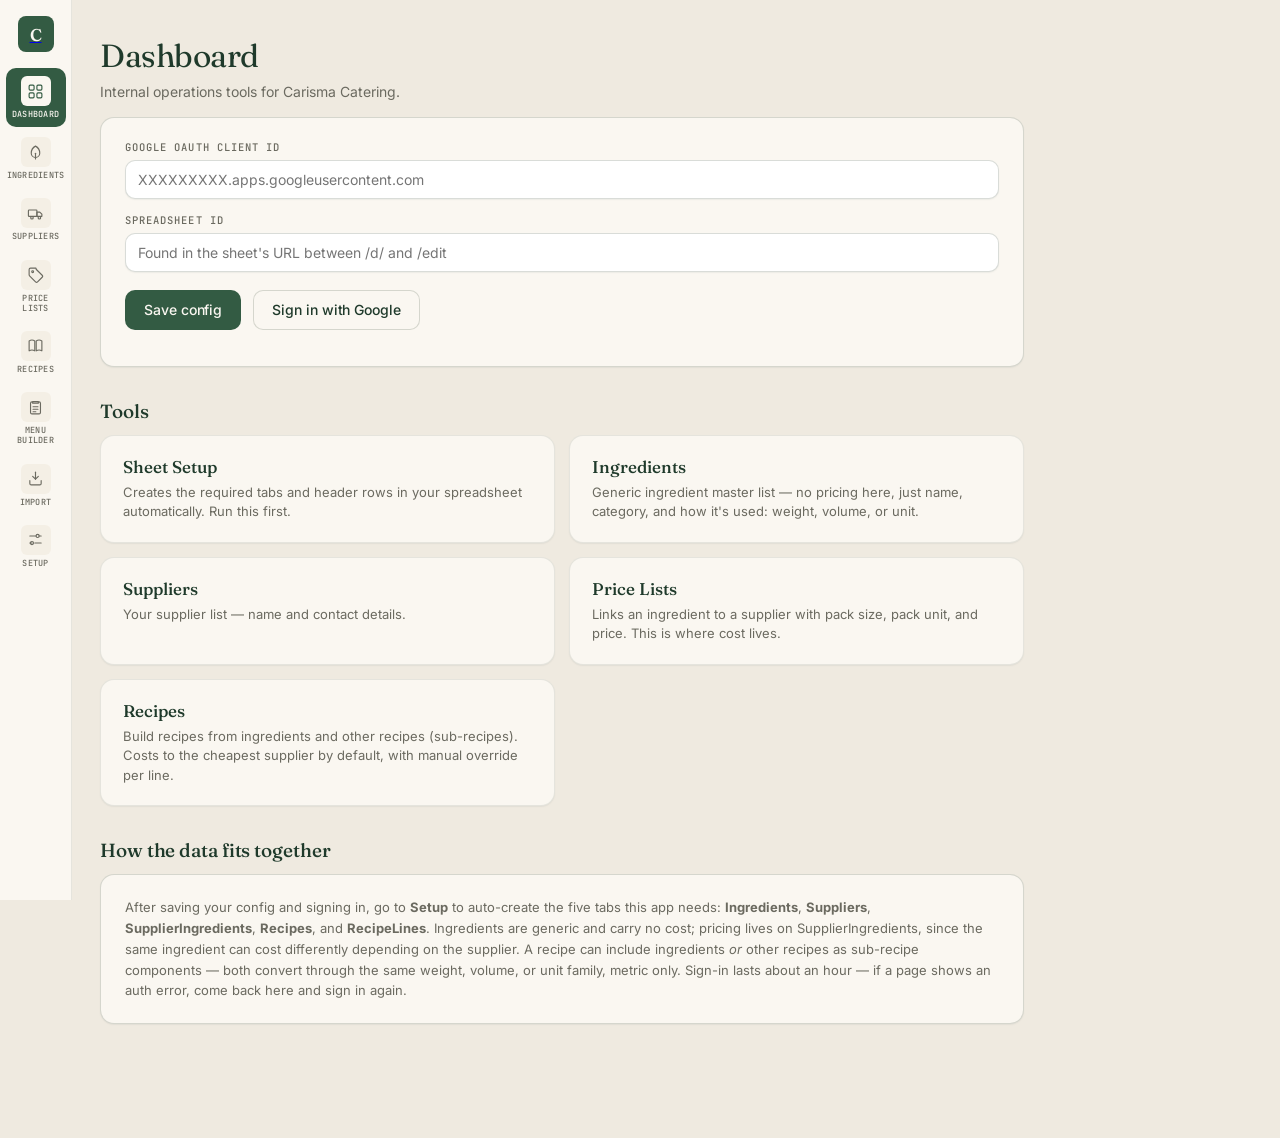
==== index.html @ 5d221c21 "Widen the three detail cards to 70vw on desktop; fix stale CSS from the recipe-modal extraction Reci" ====
<!DOCTYPE html>
<html lang="en">
<head>
<meta charset="UTF-8">
<meta name="viewport" content="width=device-width, initial-scale=1">
<title>Carisma Ops — Dashboard</title>
<script src="https://accounts.google.com/gsi/client" async defer></script>
<link rel="preconnect" href="https://fonts.googleapis.com">
<link rel="preconnect" href="https://fonts.gstatic.com" crossorigin>
<link href="https://fonts.googleapis.com/css2?family=Fraunces:opsz,wght@9..144,300;9..144,400;9..144,500;9..144,600;9..144,700&family=Inter:wght@400;500;600;700&family=JetBrains+Mono:wght@400;500&display=swap" rel="stylesheet">
<link rel="stylesheet" href="css/style.css?v=9">
</head>
<body>

<header class="app-header">
  <a class="brand" href="index.html" aria-label="Carisma Ops — Dashboard" title="Carisma Ops"></a>
  <nav class="app-nav">
    <a href="index.html" class="active" title="Dashboard"><span class="rail-icon"><svg viewBox="0 0 24 24" fill="none" stroke="currentColor" stroke-width="1.6" stroke-linecap="round" stroke-linejoin="round"><rect x="3" y="3" width="7" height="7" rx="1.5"/><rect x="14" y="3" width="7" height="7" rx="1.5"/><rect x="3" y="14" width="7" height="7" rx="1.5"/><rect x="14" y="14" width="7" height="7" rx="1.5"/></svg></span><span class="rail-label">Dashboard</span></a>
    <a href="ingredients.html" title="Ingredients"><span class="rail-icon"><svg viewBox="0 0 24 24" fill="none" stroke="currentColor" stroke-width="1.6" stroke-linecap="round" stroke-linejoin="round"><path d="M12 3c4 2 6 6 6 10a6 6 0 0 1-12 0c0-4 2-8 6-10z"/><path d="M12 13v8"/></svg></span><span class="rail-label">Ingredients</span></a>
    <a href="suppliers.html" title="Suppliers"><span class="rail-icon"><svg viewBox="0 0 24 24" fill="none" stroke="currentColor" stroke-width="1.6" stroke-linecap="round" stroke-linejoin="round"><rect x="2" y="7" width="12" height="9" rx="1"/><path d="M14 10h4l3 3v3h-7z"/><circle cx="7" cy="18" r="1.8"/><circle cx="17.5" cy="18" r="1.8"/></svg></span><span class="rail-label">Suppliers</span></a>
    <a href="supplier-ingredients.html" title="Price Lists"><span class="rail-icon"><svg viewBox="0 0 24 24" fill="none" stroke="currentColor" stroke-width="1.6" stroke-linecap="round" stroke-linejoin="round"><path d="M12.5 3H5a2 2 0 0 0-2 2v7.5a2 2 0 0 0 .59 1.41l8.5 8.5a2 2 0 0 0 2.82 0l6.5-6.5a2 2 0 0 0 0-2.82l-8.5-8.5A2 2 0 0 0 12.5 3z"/><circle cx="8" cy="8" r="1.3"/></svg></span><span class="rail-label">Price Lists</span></a>
    <a href="recipes.html" title="Recipes"><span class="rail-icon"><svg viewBox="0 0 24 24" fill="none" stroke="currentColor" stroke-width="1.6" stroke-linecap="round" stroke-linejoin="round"><path d="M3 5.5c2.5-1.5 5.5-1.5 8 0v14c-2.5-1.5-5.5-1.5-8 0z"/><path d="M21 5.5c-2.5-1.5-5.5-1.5-8 0v14c2.5-1.5 5.5-1.5 8 0z"/></svg></span><span class="rail-label">Recipes</span></a>
    <a href="menu.html" title="Menu Builder"><span class="rail-icon"><svg viewBox="0 0 24 24" fill="none" stroke="currentColor" stroke-width="1.6" stroke-linecap="round" stroke-linejoin="round"><rect x="5" y="4" width="14" height="17" rx="2"/><path d="M9 3.5h6a1 1 0 0 1 1 1V6H8V4.5a1 1 0 0 1 1-1z"/><path d="M8.5 11h7M8.5 14.5h7M8.5 18h4"/></svg></span><span class="rail-label">Menu Builder</span></a>
    <a href="import.html" title="Import"><span class="rail-icon"><svg viewBox="0 0 24 24" fill="none" stroke="currentColor" stroke-width="1.6" stroke-linecap="round" stroke-linejoin="round"><path d="M12 3v10"/><path d="M8 9l4 4 4-4"/><path d="M4 15v4a2 2 0 0 0 2 2h12a2 2 0 0 0 2-2v-4"/></svg></span><span class="rail-label">Import</span></a>
    <a href="setup.html" title="Setup"><span class="rail-icon"><svg viewBox="0 0 24 24" fill="none" stroke="currentColor" stroke-width="1.6" stroke-linecap="round" stroke-linejoin="round"><path d="M4 7h9M17 7h3M4 17h3M11 17h9"/><circle cx="15" cy="7" r="2.2"/><circle cx="7" cy="17" r="2.2"/></svg></span><span class="rail-label">Setup</span></a>
  </nav>
</header>

<main>
  <h1>Dashboard</h1>
  <p class="sub">Internal operations tools for Carisma Catering.</p>

  <div class="card">
    <div id="authArea">
      <label style="margin-top:0;">Google OAuth Client ID</label>
      <input id="clientId" placeholder="XXXXXXXXX.apps.googleusercontent.com">
      <label>Spreadsheet ID</label>
      <input id="spreadsheetId" placeholder="Found in the sheet's URL between /d/ and /edit">
      <button id="saveConfigBtn" type="button">Save config</button>
      <button id="signInBtn" type="button" class="secondary">Sign in with Google</button>
    </div>
    <div id="status" class="status-line"></div>
  </div>

  <h2>Tools</h2>
  <div class="card-grid">
    <a class="nav-card" href="setup.html">
      <div class="title">Sheet Setup</div>
      <div class="desc">Creates the required tabs and header rows in your spreadsheet automatically. Run this first.</div>
    </a>
    <a class="nav-card" href="ingredients.html">
      <div class="title">Ingredients</div>
      <div class="desc">Generic ingredient master list — no pricing here, just name, category, and how it's used: weight, volume, or unit.</div>
    </a>
    <a class="nav-card" href="suppliers.html">
      <div class="title">Suppliers</div>
      <div class="desc">Your supplier list — name and contact details.</div>
    </a>
    <a class="nav-card" href="supplier-ingredients.html">
      <div class="title">Price Lists</div>
      <div class="desc">Links an ingredient to a supplier with pack size, pack unit, and price. This is where cost lives.</div>
    </a>
    <a class="nav-card" href="recipes.html">
      <div class="title">Recipes</div>
      <div class="desc">Build recipes from ingredients and other recipes (sub-recipes). Costs to the cheapest supplier by default, with manual override per line.</div>
    </a>
  </div>

  <h2>How the data fits together</h2>
  <div class="card">
    <p style="margin:0; font-size:13px; color:var(--muted); line-height:1.6;">
      After saving your config and signing in, go to <strong>Setup</strong> to auto-create the five
      tabs this app needs: <strong>Ingredients</strong>, <strong>Suppliers</strong>,
      <strong>SupplierIngredients</strong>, <strong>Recipes</strong>, and <strong>RecipeLines</strong>.
      Ingredients are generic and carry no cost; pricing lives on SupplierIngredients, since the same
      ingredient can cost differently depending on the supplier. A recipe can include ingredients
      <em>or</em> other recipes as sub-recipe components — both convert through the same weight,
      volume, or unit family, metric only. Sign-in lasts about an hour — if a page shows an auth
      error, come back here and sign in again.
    </p>
  </div>
</main>

<script src="js/config.js?v=2"></script>
<script>
  const status = document.getElementById('status');
  const signInBtn = document.getElementById('signInBtn');
  let tokenClient = null;

  function setStatus(msg, kind) {
    status.textContent = msg;
    status.className = 'status-line' + (kind ? ' ' + kind : '');
  }

  function refreshSignedInUI() {
    const token = tryResumeSession();
    if (token) {
      setStatus('Signed in — session active.', 'ok');
    }
  }

  window.addEventListener('load', () => {
    const cfg = getStoredConfig();
    document.getElementById('clientId').value = cfg.clientId;
    document.getElementById('spreadsheetId').value = cfg.spreadsheetId;
    refreshSignedInUI();
  });

  document.getElementById('saveConfigBtn').addEventListener('click', () => {
    const clientId = document.getElementById('clientId').value.trim();
    const spreadsheetId = document.getElementById('spreadsheetId').value.trim();
    if (!clientId || !spreadsheetId) { setStatus('Enter both fields before saving.', 'error'); return; }
    saveStoredConfig(clientId, spreadsheetId);
    setStatus('Config saved for this browser.', 'ok');
  });

  signInBtn.addEventListener('click', () => {
    const clientId = document.getElementById('clientId').value.trim();
    if (!clientId) { setStatus('Paste your OAuth Client ID first.', 'error'); return; }
    tokenClient = initGoogleAuth({
      clientId,
      onToken: () => setStatus('Signed in — session active.', 'ok'),
      onError: (err) => setStatus('Sign-in error: ' + err, 'error')
    });
    tokenClient.requestAccessToken();
  });
</script>
</body>
</html>
---- css/style.css ----
:root {
  /* surfaces */
  --bg:      #EFEAE0;
  --bg2:     #E8E2D5;
  --paper:   #FAF7F1;
  --paper2:  #F4EFE5;

  /* sage */
  --green900: #1F3A2B;
  --green800: #284A36;
  --green700: #335B43;
  --green600: #4A7A57;
  --green500: #6E9C7A;
  --green300: #B7CCB9;
  --green100: #DCE7DA;
  --green50:  #E9F0E5;

  /* text */
  --textDark:   #1F3A2B;
  --textMid:    #335B43;
  --textMuted:  #6B6A60;
  --textMuted2: #8E8C7F;

  /* borders */
  --line:       rgba(46,60,43,0.10);
  --lineStrong: rgba(46,60,43,0.18);

  /* accents */
  --rust:   #B5532A;
  --butter: #D9B36C;

  /* status */
  --amber:        #B5532A;
  --amberBg:      rgba(181,83,42,0.08);
  --amberBorder:  rgba(181,83,42,0.25);
  --red:          #B91C1C;
  --redBg:        #FEE2E2;
  --redBorder:    #FECACA;
  --successText:   #335B43;
  --successBg:     #E9F0E5;
  --successBorder: #DCE7DA;

  /* type */
  --serif: 'Fraunces', 'Iowan Old Style', Georgia, serif;
  --mono:  'JetBrains Mono', ui-monospace, 'SF Mono', Menlo, monospace;
  --sans:  'Inter', system-ui, -apple-system, 'Segoe UI', sans-serif;

  /* radii */
  --rSm: 6px;
  --rMd: 10px;
  --rLg: 14px;
  --rXl: 20px;

  /* shadows */
  --shadowSm: 0 1px 2px rgba(31,58,43,0.04), 0 1px 0 rgba(31,58,43,0.02);
  --shadowMd: 0 4px 14px rgba(31,58,43,0.06), 0 1px 2px rgba(31,58,43,0.04);
  --shadowLg: 0 24px 60px -20px rgba(31,58,43,0.30), 0 8px 20px -12px rgba(31,58,43,0.18);

  /* legacy aliases — referenced inline in a few HTML/JS-rendered templates */
  --muted:  var(--textMuted);
  --accent: var(--rust);
  --good:   var(--green700);
  --warn:   var(--rust);
  --radius: var(--rLg);
}

* { box-sizing: border-box; }

body {
  font-family: var(--sans);
  background: var(--bg);
  color: var(--textDark);
  margin: 0;
  padding: 0 0 60px 0;
  -webkit-font-smoothing: antialiased;
}

header.app-header {
  position: fixed;
  top: 0; left: 0; bottom: 0;
  width: 72px;
  background: var(--paper);
  border-right: 1px solid var(--line);
  display: flex;
  flex-direction: column;
  align-items: center;
  gap: 4px;
  padding: 16px 0 20px;
  overflow-y: auto;
  z-index: 10;
}

header.app-header .brand {
  display: block;
  width: 36px;
  height: 36px;
  margin-bottom: 12px;
  flex-shrink: 0;
}
header.app-header .brand::before {
  content: "C";
  display: grid;
  place-items: center;
  width: 36px;
  height: 36px;
  border-radius: 8px;
  background: var(--green700);
  color: var(--paper);
  font-family: var(--serif);
  font-size: 17px;
  font-weight: 600;
}

nav.app-nav {
  display: flex;
  flex-direction: column;
  align-items: center;
  gap: 2px;
  width: 100%;
}
nav.app-nav a {
  display: flex;
  flex-direction: column;
  align-items: center;
  gap: 3px;
  width: 60px;
  padding: 8px 2px;
  border-radius: var(--rMd);
  text-decoration: none;
  color: var(--textMuted);
  transition: background 0.12s ease, color 0.12s ease;
}
nav.app-nav a:hover { background: var(--paper2); color: var(--textDark); }
nav.app-nav a.active { background: var(--green700); color: var(--paper); }
nav.app-nav a.active .rail-icon { background: var(--paper); color: var(--green700); }
.rail-icon {
  display: grid;
  place-items: center;
  width: 30px;
  height: 30px;
  border-radius: var(--rSm);
  background: var(--paper2);
  color: inherit;
}
.rail-icon svg { width: 17px; height: 17px; }
.rail-label {
  font-family: var(--mono);
  font-size: 8.5px;
  font-weight: 500;
  letter-spacing: 0.03em;
  text-transform: uppercase;
  text-align: center;
  line-height: 1.2;
}

main {
  max-width: 980px;
  margin: 0 auto 0 72px;
  padding: 36px 28px;
}

@media (max-width: 640px) {
  header.app-header { width: 56px; }
  header.app-header .brand, header.app-header .brand::before { width: 28px; height: 28px; font-size: 13px; }
  nav.app-nav a { width: 48px; padding: 6px 2px; }
  .rail-icon { width: 24px; height: 24px; }
  .rail-icon svg { width: 14px; height: 14px; }
  .rail-label { font-size: 7.5px; }
  main { margin-left: 56px !important; padding: 24px 14px; }
}

h1 {
  font-family: var(--serif);
  font-weight: 400;
  font-size: 32px;
  letter-spacing: -0.015em;
  color: var(--textDark);
  margin: 0 0 6px 0;
}
h2 {
  font-family: var(--serif);
  font-weight: 500;
  font-size: 19px;
  letter-spacing: -0.005em;
  margin: 32px 0 12px 0;
  color: var(--textDark);
}
p.sub { color: var(--textMuted); margin-top: 0; font-size: 14px; line-height: 1.55; max-width: 640px; }
p.sub a, main a { color: var(--green700); }

.card {
  background: var(--paper);
  border: 1px solid var(--lineStrong);
  border-radius: var(--rLg);
  box-shadow: var(--shadowSm);
  padding: 22px 24px;
  margin-bottom: 18px;
}

.card-grid {
  display: grid;
  grid-template-columns: 1fr 1fr;
  gap: 14px;
}
@media (max-width: 620px) { .card-grid { grid-template-columns: 1fr; } }

.nav-card {
  display: block;
  text-decoration: none;
  color: var(--textDark);
  background: var(--paper);
  border: 1px solid var(--line);
  border-radius: var(--rLg);
  box-shadow: var(--shadowSm);
  padding: 20px 22px;
  transition: border-color 0.15s, box-shadow 0.15s;
}
.nav-card:hover { border-color: var(--green600); box-shadow: var(--shadowMd); }
.nav-card .title {
  font-family: var(--serif);
  font-weight: 500;
  font-size: 17px;
  color: var(--textDark);
  margin-bottom: 6px;
}
.nav-card .desc { color: var(--textMuted); font-size: 13px; line-height: 1.5; }

label {
  display: block;
  font-family: var(--mono);
  font-size: 10.5px;
  font-weight: 500;
  color: var(--textMuted);
  text-transform: uppercase;
  letter-spacing: 0.10em;
  margin-top: 14px;
  margin-bottom: 6px;
}
input, select, textarea {
  width: 100%;
  padding: 10px 12px;
  border: 1px solid var(--lineStrong);
  border-radius: var(--rMd);
  font-size: 14px;
  font-family: var(--sans);
  color: var(--textDark);
  background: #FFFFFF;
  box-shadow: var(--shadowSm);
  transition: border-color 0.12s ease, box-shadow 0.12s ease;
}
input:focus, select:focus, textarea:focus {
  outline: none;
  border-color: var(--green600);
  box-shadow: 0 0 0 3px rgba(74,122,87,0.12);
}
input:disabled, select:disabled, textarea:disabled {
  background: var(--paper2);
  color: var(--textMuted);
  box-shadow: none;
}
textarea { resize: vertical; min-height: 64px; }

button {
  margin-top: 18px;
  height: 40px;
  padding: 0 18px;
  border: 1px solid transparent;
  border-radius: var(--rMd);
  background: var(--green700);
  color: var(--paper);
  font-family: var(--sans);
  font-size: 14px;
  font-weight: 500;
  letter-spacing: -0.005em;
  cursor: pointer;
  transition: background 0.12s ease;
}
button:hover { background: var(--green800); }
button.secondary {
  background: var(--paper);
  color: var(--textDark);
  border: 1px solid var(--lineStrong);
  margin-left: 8px;
}
button.secondary:hover { background: var(--paper2); border-color: var(--green600); }
button:disabled { opacity: 0.45; cursor: not-allowed; }
button.danger { background: transparent; color: var(--rust); border-color: rgba(181,83,42,0.3); }
button.danger:hover { background: rgba(181,83,42,0.08); }

#status, .status-line { margin-top: 14px; font-size: 13px; color: var(--textMuted); font-family: var(--sans); }
.status-line.error { color: var(--red); }
.status-line.ok { color: var(--green700); }

.badge {
  display: inline-block;
  font-family: var(--mono);
  font-size: 10px;
  font-weight: 500;
  letter-spacing: 0.10em;
  text-transform: uppercase;
  padding: 4px 10px;
  border-radius: 999px;
  background: var(--successBg);
  color: var(--successText);
  border: 1px solid var(--successBorder);
}
.badge.off {
  border-color: var(--amberBorder);
  background: var(--amberBg);
  color: var(--rust);
}
.badge.muted {
  border-color: var(--line);
  background: var(--paper2);
  color: var(--textMuted);
}

table { width: 100%; border-collapse: collapse; margin-top: 16px; font-size: 13px; }
th, td { text-align: left; padding: 10px 12px; border-bottom: 1px solid var(--line); vertical-align: top; }
th {
  font-family: var(--mono);
  color: var(--textMuted);
  font-weight: 500;
  font-size: 10.5px;
  text-transform: uppercase;
  letter-spacing: 0.10em;
  background: var(--paper2);
}
td { color: var(--textDark); }
tr:hover td { background: var(--paper2); }
table.clickable tbody tr { cursor: pointer; }
/* Inline row controls (edit/move/remove icons) size themselves via their own
   padding, not the big form-button treatment above. */
td button { margin-top: 0; height: auto; }

/* Row anatomy: a name/value on its own line with a smaller mono "sub" line
   underneath (category, contact, unit rate, etc). Reused for both name cells
   and cost cells — .num additionally right-aligns and is applied to the <td>. */
.cell-main { display: block; font-family: var(--serif); font-size: 14px; color: var(--textDark); line-height: 1.3; }
.cell-main:is(a) { color: var(--green700); text-decoration: none; }
.cell-main:is(a):hover { text-decoration: underline; }
.cell-sub {
  display: block;
  font-family: var(--mono);
  font-size: 10.5px;
  font-weight: 500;
  color: var(--textMuted);
  letter-spacing: 0.04em;
  margin-top: 2px;
}
th.num, td.num { text-align: right; }

.field-row { display: grid; grid-template-columns: 1fr 1fr; gap: 14px; }
.field-row.three { grid-template-columns: 1fr 1fr 1fr; }
@media (max-width: 700px) { .field-row, .field-row.three { grid-template-columns: 1fr; } }

.totals {
  margin-top: 16px;
  border-top: 1px solid var(--line);
  padding-top: 14px;
  font-size: 14px;
}
.totals .line { display: flex; justify-content: space-between; padding: 5px 0; color: var(--textMuted); font-family: var(--sans); }
.totals .line.grand {
  color: var(--textDark);
  font-weight: 500;
  font-family: var(--serif);
  font-size: 18px;
  border-top: 1px solid var(--line);
  margin-top: 6px;
  padding-top: 12px;
}

.hint { font-size: 12px; color: var(--textMuted2); margin-top: 6px; line-height: 1.5; }
.pill-row { display: flex; gap: 8px; flex-wrap: wrap; margin: 8px 0 4px; }

/* Toolbar above a list (e.g. the "+ Add" action) */
.toolbar { display: flex; gap: 8px; align-items: center; flex-wrap: wrap; margin: 6px 0 4px; }
.toolbar button { margin-top: 0; }
button.add-btn { display: inline-flex; align-items: center; gap: 7px; }
button.add-btn .plus { font-size: 16px; line-height: 1; font-weight: 600; }

/* Modal dialog (used for the Add / detail forms) */
dialog {
  position: relative;
  border: 1px solid var(--lineStrong);
  border-radius: var(--rLg);
  padding: 0;
  max-width: 560px;
  width: calc(100% - 40px);
  background: var(--paper);
  color: var(--textDark);
  box-shadow: var(--shadowLg);
}
dialog::backdrop { background: rgba(31,58,43,0.35); }

/* In-dialog "discard unsaved changes?" prompt — see js/dialog-guard.js */
.discard-panel { display: none; position: absolute; inset: 0; background: rgba(31,58,43,0.35); border-radius: var(--rLg); align-items: center; justify-content: center; padding: 20px; z-index: 1; }
.discard-panel.open { display: flex; }
.discard-panel .box { background: var(--paper2); border: 1px solid var(--lineStrong); border-radius: var(--rMd); box-shadow: var(--shadowMd); padding: 20px 22px; max-width: 320px; width: 100%; }
.discard-panel h3 { margin: 0 0 6px; font-family: var(--serif); font-weight: 500; font-size: 16px; color: var(--textDark); }
.discard-panel p { margin: 0 0 16px; font-size: 13px; color: var(--textMuted); line-height: 1.5; }
.discard-panel .actions { display: flex; gap: 8px; justify-content: flex-end; }
.discard-panel .actions button { margin: 0; }
.dialog-head {
  display: flex;
  align-items: center;
  justify-content: space-between;
  padding: 18px 22px;
  border-bottom: 1px solid var(--line);
}
.dialog-head h2 { margin: 0; font-family: var(--serif); font-weight: 500; font-size: 19px; }
.dialog-close {
  margin: 0;
  height: auto;
  padding: 5px 11px;
  background: var(--paper2);
  color: var(--textMuted);
  border: 1px solid var(--line);
  border-radius: 999px;
  font-size: 15px;
  line-height: 1;
  cursor: pointer;
}
.dialog-close:hover { background: var(--paper); border-color: var(--green600); color: var(--green700); }
.dialog-body { padding: 8px 22px 22px; }

/* A titled sub-section inside a dialog (e.g. the supplier-linking block) */
.dialog-section { border-top: 1px dashed var(--line); margin-top: 20px; padding-top: 8px; }
.dialog-section h3 { font-family: var(--serif); font-weight: 500; font-size: 15px; margin: 14px 0 6px; color: var(--textDark); }

/* Compact controls inside the paste-review table */
#rmp_reviewTable td select, #rmp_reviewTable td input { padding: 6px 8px; font-size: 13px; margin-top: 0; box-shadow: none; }
#rmp_reviewTable td { vertical-align: middle; }

/* Wider dialog for the paste importer (its review table needs the room) */
#rmPasteDialog { max-width: 880px; }

/* The three shared per-item detail cards (Recipe/Ingredient/Supplier) — a
   consistent 70% of the viewport on desktop/tablet; on mobile they fall
   back to the plain dialog rule above (near-full-width). */
@media (min-width: 641px) {
  #rmDialog, #imDialog, #smDialog { max-width: 70vw; }
}

/* Recipe detail: content on the left, its actions in a fixed rail on the right
   instead of buttons interleaved through the content. */
.recipe-detail { display: flex; gap: 24px; align-items: flex-start; }
.recipe-detail-main { flex: 1; min-width: 0; }
.recipe-detail-actions {
  flex: 0 0 152px;
  display: flex;
  flex-direction: column;
  gap: 8px;
  padding-top: 2px;
}
.recipe-detail-actions button { margin: 0; width: 100%; }
@media (max-width: 640px) {
  .recipe-detail { flex-direction: column-reverse; }
  .recipe-detail-actions { flex-direction: row; flex-wrap: wrap; width: 100%; }
  .recipe-detail-actions button { width: auto; flex: 1 1 auto; }
}

/* Recipe lines: drag-to-reorder handle, inline component swap, and the
   trailing type-to-add row (see recipes.html renderLinesTable/newRowHTML). */
#rm_linesTable td.drag-col { width: 20px; padding: 10px 0 10px 8px; }
.drag-handle { cursor: grab; color: var(--textMuted2); font-family: var(--mono); font-size: 12px; line-height: 1; user-select: none; }
.drag-handle:active { cursor: grabbing; }
#rm_linesBody tr.dragging { opacity: 0.4; }
#rm_linesBody tr.drop-above { box-shadow: inset 0 2px 0 0 var(--green600); }
#rm_linesBody tr.drop-below { box-shadow: inset 0 -2px 0 0 var(--green600); }

/* Subtle flag for an ingredient line with no priced supplier currently linked. */
#rm_linesBody tr.line-unlinked td { background: rgba(181, 83, 42, 0.05); }
#rm_linesBody tr.line-unlinked:hover td { background: rgba(181, 83, 42, 0.09); }

.search-wrap { position: relative; display: inline-block; width: 100%; }
.row-input, .row-select {
  border: 1px solid transparent;
  background: transparent;
  box-shadow: none;
  padding: 6px 7px;
  margin-top: 0;
  height: auto;
  font-size: 13.5px;
  border-radius: var(--rSm);
  font-family: var(--sans);
  color: var(--textDark);
  width: 100%;
}
.row-input::placeholder { color: var(--textMuted2); }
.row-input:focus, .row-select:focus {
  outline: none;
  border-color: var(--green600);
  background: #FFFFFF;
  box-shadow: 0 0 0 3px rgba(74,122,87,0.12);
}
.row-select { border-color: var(--line); background: #FFFFFF; width: auto; min-width: 64px; }
.qty-cell { display: flex; gap: 6px; align-items: center; }
.qty-cell input.row-input { width: 68px; flex: none; }

.search-dropdown {
  position: absolute;
  left: 0; right: 0; top: calc(100% + 4px);
  background: var(--paper);
  border: 1px solid var(--lineStrong);
  border-radius: var(--rMd);
  box-shadow: var(--shadowMd);
  max-height: 220px;
  overflow-y: auto;
  z-index: 30;
}
.search-option { padding: 8px 12px; font-size: 13px; cursor: pointer; display: flex; justify-content: space-between; gap: 10px; align-items: baseline; }
.search-option .name { color: var(--textDark); }
.search-option .tag { font-family: var(--mono); font-size: 9px; text-transform: uppercase; letter-spacing: 0.08em; color: var(--textMuted2); flex-shrink: 0; }
.search-option:hover, .search-option.active { background: var(--paper2); }
.search-empty { padding: 10px 12px; font-size: 12.5px; color: var(--textMuted2); }

#rm_linesBody tr.new-row td { border-bottom: none; }

/* Inline dietary checkboxes */
.checks { display: flex; gap: 18px; flex-wrap: wrap; margin-top: 14px; }
.checks label {
  display: inline-flex; align-items: center; gap: 7px; margin: 0;
  font-family: var(--sans);
  font-size: 13px; font-weight: 500; color: var(--textDark);
  text-transform: none; letter-spacing: normal;
}
input[type="checkbox"] { width: auto; margin: 0; box-shadow: none; accent-color: var(--green700); }
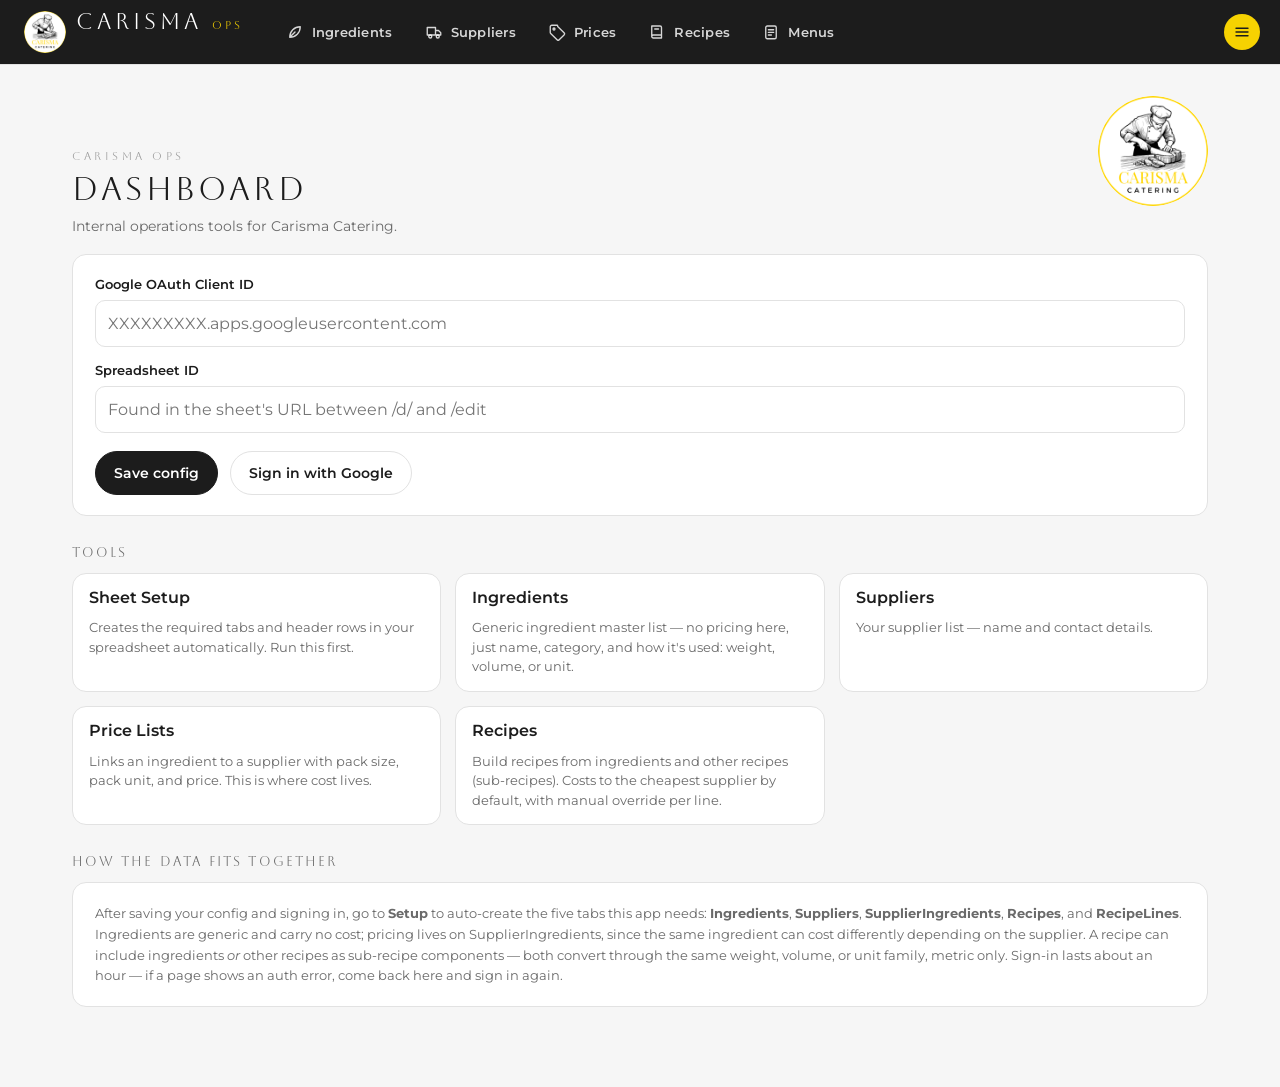
==== commit 1627dd53: "Redesign to match Conviviale Ops: top bar, bottom tabs, record cards Replace the side rail with a to" ====
--- a/index.html
+++ b/index.html
@@ -2,32 +2,69 @@
 <html lang="en">
 <head>
 <meta charset="UTF-8">
-<meta name="viewport" content="width=device-width, initial-scale=1">
+<meta name="viewport" content="width=device-width, initial-scale=1, viewport-fit=cover">
+<meta name="theme-color" content="#1c1c1c">
+<link rel="icon" href="assets/logo-badge.png" type="image/png">
+<link rel="apple-touch-icon" href="assets/apple-touch-icon.png">
 <title>Carisma Ops — Dashboard</title>
 <script src="https://accounts.google.com/gsi/client" async defer></script>
 <link rel="preconnect" href="https://fonts.googleapis.com">
 <link rel="preconnect" href="https://fonts.gstatic.com" crossorigin>
-<link href="https://fonts.googleapis.com/css2?family=Fraunces:opsz,wght@9..144,300;9..144,400;9..144,500;9..144,600;9..144,700&family=Inter:wght@400;500;600;700&family=JetBrains+Mono:wght@400;500&display=swap" rel="stylesheet">
-<link rel="stylesheet" href="css/style.css?v=9">
+<link rel="stylesheet" href="https://fonts.googleapis.com/css2?family=Aboreto&family=Montserrat:wght@400;500;600;700&display=swap">
+<link rel="stylesheet" href="css/style.css?v=13">
 </head>
 <body>
 
-<header class="app-header">
-  <a class="brand" href="index.html" aria-label="Carisma Ops — Dashboard" title="Carisma Ops"></a>
-  <nav class="app-nav">
-    <a href="index.html" class="active" title="Dashboard"><span class="rail-icon"><svg viewBox="0 0 24 24" fill="none" stroke="currentColor" stroke-width="1.6" stroke-linecap="round" stroke-linejoin="round"><rect x="3" y="3" width="7" height="7" rx="1.5"/><rect x="14" y="3" width="7" height="7" rx="1.5"/><rect x="3" y="14" width="7" height="7" rx="1.5"/><rect x="14" y="14" width="7" height="7" rx="1.5"/></svg></span><span class="rail-label">Dashboard</span></a>
-    <a href="ingredients.html" title="Ingredients"><span class="rail-icon"><svg viewBox="0 0 24 24" fill="none" stroke="currentColor" stroke-width="1.6" stroke-linecap="round" stroke-linejoin="round"><path d="M12 3c4 2 6 6 6 10a6 6 0 0 1-12 0c0-4 2-8 6-10z"/><path d="M12 13v8"/></svg></span><span class="rail-label">Ingredients</span></a>
-    <a href="suppliers.html" title="Suppliers"><span class="rail-icon"><svg viewBox="0 0 24 24" fill="none" stroke="currentColor" stroke-width="1.6" stroke-linecap="round" stroke-linejoin="round"><rect x="2" y="7" width="12" height="9" rx="1"/><path d="M14 10h4l3 3v3h-7z"/><circle cx="7" cy="18" r="1.8"/><circle cx="17.5" cy="18" r="1.8"/></svg></span><span class="rail-label">Suppliers</span></a>
-    <a href="supplier-ingredients.html" title="Price Lists"><span class="rail-icon"><svg viewBox="0 0 24 24" fill="none" stroke="currentColor" stroke-width="1.6" stroke-linecap="round" stroke-linejoin="round"><path d="M12.5 3H5a2 2 0 0 0-2 2v7.5a2 2 0 0 0 .59 1.41l8.5 8.5a2 2 0 0 0 2.82 0l6.5-6.5a2 2 0 0 0 0-2.82l-8.5-8.5A2 2 0 0 0 12.5 3z"/><circle cx="8" cy="8" r="1.3"/></svg></span><span class="rail-label">Price Lists</span></a>
-    <a href="recipes.html" title="Recipes"><span class="rail-icon"><svg viewBox="0 0 24 24" fill="none" stroke="currentColor" stroke-width="1.6" stroke-linecap="round" stroke-linejoin="round"><path d="M3 5.5c2.5-1.5 5.5-1.5 8 0v14c-2.5-1.5-5.5-1.5-8 0z"/><path d="M21 5.5c-2.5-1.5-5.5-1.5-8 0v14c2.5-1.5 5.5-1.5 8 0z"/></svg></span><span class="rail-label">Recipes</span></a>
-    <a href="menu.html" title="Menu Builder"><span class="rail-icon"><svg viewBox="0 0 24 24" fill="none" stroke="currentColor" stroke-width="1.6" stroke-linecap="round" stroke-linejoin="round"><rect x="5" y="4" width="14" height="17" rx="2"/><path d="M9 3.5h6a1 1 0 0 1 1 1V6H8V4.5a1 1 0 0 1 1-1z"/><path d="M8.5 11h7M8.5 14.5h7M8.5 18h4"/></svg></span><span class="rail-label">Menu Builder</span></a>
-    <a href="import.html" title="Import"><span class="rail-icon"><svg viewBox="0 0 24 24" fill="none" stroke="currentColor" stroke-width="1.6" stroke-linecap="round" stroke-linejoin="round"><path d="M12 3v10"/><path d="M8 9l4 4 4-4"/><path d="M4 15v4a2 2 0 0 0 2 2h12a2 2 0 0 0 2-2v-4"/></svg></span><span class="rail-label">Import</span></a>
-    <a href="setup.html" title="Setup"><span class="rail-icon"><svg viewBox="0 0 24 24" fill="none" stroke="currentColor" stroke-width="1.6" stroke-linecap="round" stroke-linejoin="round"><path d="M4 7h9M17 7h3M4 17h3M11 17h9"/><circle cx="15" cy="7" r="2.2"/><circle cx="7" cy="17" r="2.2"/></svg></span><span class="rail-label">Setup</span></a>
+<header class="topbar">
+  <a class="brand" href="index.html" aria-label="Carisma Ops home">
+    <img src="assets/logo-badge.png" alt="" width="38" height="38">
+    <span class="brand-name">Carisma</span>
+    <span class="brand-sub">Ops</span>
+  </a>
+  <nav class="nav" aria-label="Main">
+    <a href="ingredients.html">
+      <svg class="icon" viewBox="0 0 24 24" aria-hidden="true" fill="none" stroke="currentColor" stroke-width="1.8" stroke-linecap="round" stroke-linejoin="round"><path d="M5 19c0-8 6-14 14-14 0 8-6 14-14 14zM5 19l7-7"/></svg>
+      <span>Ingredients</span>
+    </a>
+    <a href="suppliers.html">
+      <svg class="icon" viewBox="0 0 24 24" aria-hidden="true" fill="none" stroke="currentColor" stroke-width="1.8" stroke-linecap="round" stroke-linejoin="round"><path d="M3 6h11v10H3zM14 10h4l3 3v3h-7"/><circle cx="7" cy="18" r="2"/><circle cx="17" cy="18" r="2"/></svg>
+      <span>Suppliers</span>
+    </a>
+    <a href="supplier-ingredients.html">
+      <svg class="icon" viewBox="0 0 24 24" aria-hidden="true" fill="none" stroke="currentColor" stroke-width="1.8" stroke-linecap="round" stroke-linejoin="round"><path d="M12.5 3H5a2 2 0 0 0-2 2v7.5a2 2 0 0 0 .59 1.41l8.5 8.5a2 2 0 0 0 2.82 0l6.5-6.5a2 2 0 0 0 0-2.82l-8.5-8.5A2 2 0 0 0 12.5 3z"/><circle cx="8" cy="8" r="1.3"/></svg>
+      <span>Prices</span>
+    </a>
+    <a href="recipes.html">
+      <svg class="icon" viewBox="0 0 24 24" aria-hidden="true" fill="none" stroke="currentColor" stroke-width="1.8" stroke-linecap="round" stroke-linejoin="round"><path d="M5 4h11a2 2 0 0 1 2 2v14H7a2 2 0 0 1-2-2zM5 18a2 2 0 0 1 2-2h11M9 8h5"/></svg>
+      <span>Recipes</span>
+    </a>
+    <a href="menu.html">
+      <svg class="icon" viewBox="0 0 24 24" aria-hidden="true" fill="none" stroke="currentColor" stroke-width="1.8" stroke-linecap="round" stroke-linejoin="round"><rect x="5" y="4" width="14" height="17" rx="2"/><path d="M8.5 9h7M8.5 12.5h7M8.5 16h4"/></svg>
+      <span>Menus</span>
+    </a>
   </nav>
+  <div class="top-actions">
+    <details class="account">
+      <summary class="avatar" aria-label="More pages" title="More">
+        <svg class="icon" viewBox="0 0 24 24" aria-hidden="true" fill="none" stroke="currentColor" stroke-width="1.8" stroke-linecap="round" stroke-linejoin="round"><path d="M4 7h16M4 12h16M4 17h16"/></svg>
+      </summary>
+      <div class="menu">
+        <a class="menu-item active" href="index.html">Dashboard &amp; sign-in</a>
+        <a class="menu-item" href="import.html">Import products</a>
+        <a class="menu-item" href="setup.html">Sheet setup</a>
+      </div>
+    </details>
+  </div>
 </header>
 
 <main>
-  <h1>Dashboard</h1>
+  <div class="page-head">
+    <div>
+      <p class="overline">Carisma Ops</p>
+      <h1>Dashboard</h1>
+    </div>
+    <img class="page-logo" src="assets/logo-light.png" alt="Carisma Catering" width="96" height="96">
+  </div>
   <p class="sub">Internal operations tools for Carisma Catering.</p>
 
   <div class="card">
--- a/css/style.css
+++ b/css/style.css
@@ -1,529 +1,392 @@
+/* Carisma Ops — same design system as Conviviale Ops (top bar, bottom tabs on phones,
+   record cards, sheet dialogs), in Carisma's colours: white, #1c1c1c, #f6d201.
+   Type: Aboreto (display, uppercase) + Montserrat (text). Mobile first. */
+
 :root {
-  /* surfaces */
-  --bg:      #EFEAE0;
-  --bg2:     #E8E2D5;
-  --paper:   #FAF7F1;
-  --paper2:  #F4EFE5;
-
-  /* sage */
-  --green900: #1F3A2B;
-  --green800: #284A36;
-  --green700: #335B43;
-  --green600: #4A7A57;
-  --green500: #6E9C7A;
-  --green300: #B7CCB9;
-  --green100: #DCE7DA;
-  --green50:  #E9F0E5;
-
-  /* text */
-  --textDark:   #1F3A2B;
-  --textMid:    #335B43;
-  --textMuted:  #6B6A60;
-  --textMuted2: #8E8C7F;
-
-  /* borders */
-  --line:       rgba(46,60,43,0.10);
-  --lineStrong: rgba(46,60,43,0.18);
-
-  /* accents */
-  --rust:   #B5532A;
-  --butter: #D9B36C;
+  /* brand */
+  --white: #ffffff;
+  --ink: #1c1c1c;
+  --yellow: #f6d201;
+
+  /* neutrals derived from the three above */
+  --black: #000000;
+  --yellow-soft: #fdf6c7;
+  --paper: #f6f6f6;
+  --surface: var(--white);
+  --soft: #efefef;
+  --line: #e2e2e2;
+  --lineStrong: #cfcfcf;
+  --muted: #6a6a6a;
+  --faint: #9a9a9a;
 
   /* status */
-  --amber:        #B5532A;
-  --amberBg:      rgba(181,83,42,0.08);
-  --amberBorder:  rgba(181,83,42,0.25);
-  --red:          #B91C1C;
-  --redBg:        #FEE2E2;
-  --redBorder:    #FECACA;
-  --successText:   #335B43;
-  --successBg:     #E9F0E5;
-  --successBorder: #DCE7DA;
-
-  /* type */
-  --serif: 'Fraunces', 'Iowan Old Style', Georgia, serif;
-  --mono:  'JetBrains Mono', ui-monospace, 'SF Mono', Menlo, monospace;
-  --sans:  'Inter', system-ui, -apple-system, 'Segoe UI', sans-serif;
-
-  /* radii */
-  --rSm: 6px;
-  --rMd: 10px;
-  --rLg: 14px;
-  --rXl: 20px;
-
-  /* shadows */
-  --shadowSm: 0 1px 2px rgba(31,58,43,0.04), 0 1px 0 rgba(31,58,43,0.02);
-  --shadowMd: 0 4px 14px rgba(31,58,43,0.06), 0 1px 2px rgba(31,58,43,0.04);
-  --shadowLg: 0 24px 60px -20px rgba(31,58,43,0.30), 0 8px 20px -12px rgba(31,58,43,0.18);
+  --danger: #b3261e;
+  --danger-soft: #fbe9e7;
+  --ok: #2e7d32;
+
+  --display: "Aboreto", Georgia, serif;
+  --text: "Montserrat", system-ui, -apple-system, "Segoe UI", sans-serif;
+  --radius: 14px;
+  --shadow: 0 1px 2px rgb(28 28 28 / .06), 0 6px 20px rgb(28 28 28 / .08);
+  --topbar-h: 56px;
+  --bottombar-h: 64px;
+  --safe-b: env(safe-area-inset-bottom, 0px);
+  --safe-t: env(safe-area-inset-top, 0px);
 
   /* legacy aliases — referenced inline in a few HTML/JS-rendered templates */
-  --muted:  var(--textMuted);
-  --accent: var(--rust);
-  --good:   var(--green700);
-  --warn:   var(--rust);
-  --radius: var(--rLg);
+  --accent: var(--ink);
+  --good: var(--ok);
+  --warn: var(--danger);
+  --serif: var(--display);
+  --sans: var(--text);
+  --mono: var(--text);
+
+  font-family: var(--text);
+  color: var(--ink);
+  background: var(--paper);
+  -webkit-text-size-adjust: 100%;
 }
 
 * { box-sizing: border-box; }
-
+html { background: var(--paper); }
 body {
-  font-family: var(--sans);
-  background: var(--bg);
-  color: var(--textDark);
-  margin: 0;
-  padding: 0 0 60px 0;
-  -webkit-font-smoothing: antialiased;
-}
-
-header.app-header {
-  position: fixed;
-  top: 0; left: 0; bottom: 0;
-  width: 72px;
-  background: var(--paper);
-  border-right: 1px solid var(--line);
-  display: flex;
-  flex-direction: column;
-  align-items: center;
-  gap: 4px;
-  padding: 16px 0 20px;
-  overflow-y: auto;
-  z-index: 10;
-}
-
-header.app-header .brand {
-  display: block;
-  width: 36px;
-  height: 36px;
-  margin-bottom: 12px;
-  flex-shrink: 0;
-}
-header.app-header .brand::before {
-  content: "C";
-  display: grid;
-  place-items: center;
-  width: 36px;
-  height: 36px;
-  border-radius: 8px;
-  background: var(--green700);
-  color: var(--paper);
-  font-family: var(--serif);
-  font-size: 17px;
-  font-weight: 600;
-}
-
-nav.app-nav {
-  display: flex;
-  flex-direction: column;
-  align-items: center;
-  gap: 2px;
-  width: 100%;
-}
-nav.app-nav a {
-  display: flex;
-  flex-direction: column;
-  align-items: center;
-  gap: 3px;
-  width: 60px;
-  padding: 8px 2px;
-  border-radius: var(--rMd);
-  text-decoration: none;
-  color: var(--textMuted);
-  transition: background 0.12s ease, color 0.12s ease;
-}
-nav.app-nav a:hover { background: var(--paper2); color: var(--textDark); }
-nav.app-nav a.active { background: var(--green700); color: var(--paper); }
-nav.app-nav a.active .rail-icon { background: var(--paper); color: var(--green700); }
-.rail-icon {
-  display: grid;
-  place-items: center;
-  width: 30px;
-  height: 30px;
-  border-radius: var(--rSm);
-  background: var(--paper2);
-  color: inherit;
-}
-.rail-icon svg { width: 17px; height: 17px; }
-.rail-label {
-  font-family: var(--mono);
-  font-size: 8.5px;
-  font-weight: 500;
-  letter-spacing: 0.03em;
-  text-transform: uppercase;
-  text-align: center;
-  line-height: 1.2;
-}
+  margin: 0; min-height: 100vh; min-height: 100dvh; font-size: 15px; line-height: 1.45;
+  background: var(--paper); -webkit-font-smoothing: antialiased; -webkit-tap-highlight-color: transparent;
+}
+[hidden] { display: none !important; }
+h1, h2, h3 { margin: 0; font-weight: 400; }
+a { color: var(--ink); }
+.muted { color: var(--muted); }
+.icon { width: 22px; height: 22px; flex-shrink: 0; }
+:focus-visible { outline: 2px solid var(--yellow); outline-offset: 2px; }
+
+.overline { margin: 0; font-family: var(--display); text-transform: uppercase; letter-spacing: .32em; color: var(--faint); font-size: 11px; }
+
+/* ---------- Top bar ---------- */
+.topbar {
+  position: sticky; top: 0; z-index: 20; display: flex; align-items: center; gap: 12px;
+  height: calc(var(--topbar-h) + var(--safe-t)); padding: var(--safe-t) 8px 0 16px;
+  background: var(--ink); color: var(--white);
+  box-shadow: 0 1px 0 rgb(0 0 0 / .08);
+}
+.brand { display: flex; align-items: baseline; gap: 10px; text-decoration: none; color: inherit; flex-shrink: 0; }
+.brand img { width: 38px; height: 38px; align-self: center; border-radius: 50%; }
+.brand-name { font-family: var(--display); text-transform: uppercase; letter-spacing: .18em; font-size: 20px; line-height: 1; }
+.brand-sub { font-family: var(--display); text-transform: uppercase; letter-spacing: .3em; font-size: 11px; color: var(--yellow); }
+.top-actions { margin-left: auto; display: flex; align-items: center; gap: 2px; }
+
+.account { position: relative; }
+.account summary { list-style: none; }
+.account summary::-webkit-details-marker { display: none; }
+.avatar {
+  width: 36px; height: 36px; margin: 4px; border-radius: 50%; display: grid; place-items: center; cursor: pointer;
+  background: var(--yellow); color: var(--ink);
+}
+.avatar .icon { width: 18px; height: 18px; }
+.account .menu {
+  position: absolute; right: 4px; top: calc(100% + 6px); width: 230px; background: var(--surface); color: var(--ink);
+  border: 1px solid var(--line); border-radius: var(--radius); box-shadow: var(--shadow); padding: 8px; display: grid; gap: 2px;
+}
+.menu-item {
+  font-size: 14px; text-align: left; color: var(--ink); cursor: pointer;
+  padding: 12px 10px; border-radius: 8px; text-decoration: none;
+}
+.menu-item:hover { background: var(--soft); }
+.menu-item.active { font-weight: 700; }
+
+/* Navigation: bottom tab bar on phones, inline in the top bar on wider screens */
+.nav {
+  position: fixed; z-index: 20; left: 0; right: 0; bottom: 0; display: grid; grid-template-columns: repeat(5, 1fr);
+  height: calc(var(--bottombar-h) + var(--safe-b)); padding-bottom: var(--safe-b);
+  background: rgb(255 255 255 / .96); backdrop-filter: blur(8px); border-top: 1px solid var(--line);
+}
+.nav a {
+  display: flex; flex-direction: column; align-items: center; justify-content: center; gap: 3px; position: relative;
+  text-decoration: none; color: var(--muted); font-size: 11px; font-weight: 600; letter-spacing: .02em;
+}
+.nav a.active { color: var(--ink); }
+.nav a.active::before { content: ""; position: absolute; top: 0; width: 32px; height: 3px; border-radius: 0 0 3px 3px; background: var(--yellow); }
 
 main {
-  max-width: 980px;
-  margin: 0 auto 0 72px;
-  padding: 36px 28px;
-}
-
-@media (max-width: 640px) {
-  header.app-header { width: 56px; }
-  header.app-header .brand, header.app-header .brand::before { width: 28px; height: 28px; font-size: 13px; }
-  nav.app-nav a { width: 48px; padding: 6px 2px; }
-  .rail-icon { width: 24px; height: 24px; }
-  .rail-icon svg { width: 14px; height: 14px; }
-  .rail-label { font-size: 7.5px; }
-  main { margin-left: 56px !important; padding: 24px 14px; }
-}
-
-h1 {
-  font-family: var(--serif);
-  font-weight: 400;
-  font-size: 32px;
-  letter-spacing: -0.015em;
-  color: var(--textDark);
-  margin: 0 0 6px 0;
-}
-h2 {
-  font-family: var(--serif);
-  font-weight: 500;
-  font-size: 19px;
-  letter-spacing: -0.005em;
-  margin: 32px 0 12px 0;
-  color: var(--textDark);
-}
-p.sub { color: var(--textMuted); margin-top: 0; font-size: 14px; line-height: 1.55; max-width: 640px; }
-p.sub a, main a { color: var(--green700); }
-
+  max-width: 1200px; margin: 0 auto; position: relative; isolation: isolate; overflow-x: clip;
+  padding: 20px 16px calc(var(--bottombar-h) + var(--safe-b) + 88px);
+}
+
+/* ---------- Page header ---------- */
+.page-head { display: flex; align-items: flex-end; justify-content: space-between; gap: 12px; margin-bottom: 10px; }
+.page-head .overline { margin-bottom: 6px; }
+.page-logo { width: 84px; height: 84px; border-radius: 50%; flex-shrink: 0; }
+h1 { font-family: var(--display); text-transform: uppercase; letter-spacing: .1em; color: var(--ink); font-size: 26px; line-height: 1.1; }
+h2 { font-family: var(--display); text-transform: uppercase; letter-spacing: .16em; font-size: 13px; color: var(--muted); margin: 28px 0 10px; }
+p.sub, div.sub { color: var(--muted); margin: 0 0 16px; font-size: 14px; line-height: 1.55; max-width: 680px; }
+.hint { font-size: 12px; color: var(--muted); margin: 6px 0 0; line-height: 1.5; }
+
+/* ---------- Buttons ---------- */
+/* A bare <button> is the primary action; .secondary is the outlined one. */
+button {
+  font: inherit; font-size: 14px; font-weight: 600; border: 1px solid var(--ink); background: var(--ink); color: var(--white);
+  min-height: 44px; margin-top: 18px; padding: 10px 18px; border-radius: 999px; cursor: pointer;
+  display: inline-flex; align-items: center; justify-content: center; gap: 8px; white-space: nowrap;
+  transition: background .15s, border-color .15s;
+}
+button:hover:not(:disabled) { background: var(--black); }
+button:disabled { opacity: .55; cursor: default; }
+button.secondary { background: var(--surface); color: var(--ink); border-color: var(--line); margin-left: 8px; }
+button.secondary:hover:not(:disabled) { background: var(--soft); }
+button.danger { background: var(--surface); color: var(--danger); border-color: var(--line); }
+button.danger:hover:not(:disabled) { background: var(--danger-soft); border-color: #efc9c5; }
+/* Inline row controls (edit/move/remove icons) size themselves via their own padding. */
+td button { margin-top: 0; min-height: 0; padding: 4px 10px; font-weight: 500; }
+
+/* ---------- Toolbar & filters ---------- */
+.toolbar { display: flex; gap: 8px; align-items: center; flex-wrap: wrap; margin: 0 0 12px; }
+.toolbar button { margin: 0; }
+button.add-btn .plus { font-size: 18px; line-height: 1; font-weight: 500; }
+
+/* Floating add button on phones */
+button.add-btn {
+  position: fixed; z-index: 15; right: 16px; bottom: calc(var(--bottombar-h) + var(--safe-b) + 16px);
+  width: 58px; height: 58px; padding: 0; border-radius: 50%; border: 0; font-size: 0;
+  background: var(--yellow); color: var(--ink); box-shadow: 0 6px 18px rgb(28 28 28 / .28);
+}
+button.add-btn:hover:not(:disabled) { background: var(--yellow); }
+button.add-btn:active { scale: .96; }
+button.add-btn .plus { font-size: 32px; font-weight: 400; }
+
+.filter-bar { display: flex; gap: 8px; align-items: center; flex-wrap: wrap; margin: 0 0 16px; }
+.filter-bar input[type="search"] { flex: 1 1 100%; border-radius: 999px; padding-left: 18px; }
+.filter-bar select { flex: 0 1 auto; width: auto; max-width: 190px; border-radius: 999px; min-height: 40px; padding: 8px 32px 8px 14px; font-size: 14px; }
+.filter-bar .checks { margin: 0; gap: 8px; }
+/* Filter checkboxes read as toggle chips */
+.filter-bar .checks label {
+  position: relative; cursor: pointer; white-space: nowrap; border: 1px solid var(--line); background: var(--surface);
+  border-radius: 999px; padding: 8px 14px; font-size: 14px; font-weight: 400; min-height: 40px;
+}
+.filter-bar .checks input { position: absolute; opacity: 0; pointer-events: none; }
+.filter-bar .checks label:has(input:checked) { background: var(--ink); border-color: var(--ink); color: var(--white); }
+.filter-bar .checks label:has(input:focus-visible) { outline: 2px solid var(--yellow); outline-offset: 2px; }
+
+.col-picker-wrap { position: relative; display: inline-block; }
+.col-menu {
+  position: absolute; left: 0; top: calc(100% + 6px); z-index: 30; min-width: 200px;
+  background: var(--surface); border: 1px solid var(--line); border-radius: var(--radius); box-shadow: var(--shadow); padding: 10px 14px;
+}
+.col-menu label { display: flex; align-items: center; gap: 10px; font-size: 14px; font-weight: 500; margin: 0; min-height: 36px; cursor: pointer; }
+
+/* ---------- Forms ---------- */
+label { display: block; font-size: 13px; font-weight: 600; color: var(--ink); margin: 14px 0 6px; }
+input, select, textarea {
+  font: inherit; font-size: 16px; /* 16px stops iOS zooming into fields */
+  color: var(--ink); background: var(--surface); border: 1px solid var(--line); border-radius: 10px;
+  padding: 11px 12px; min-height: 46px; min-width: 0; width: 100%;
+}
+select {
+  appearance: none; -webkit-appearance: none; padding-right: 34px;
+  background: var(--surface) url("data:image/svg+xml,%3Csvg xmlns='http://www.w3.org/2000/svg' viewBox='0 0 24 24' fill='none' stroke='%236a6a6a' stroke-width='2' stroke-linecap='round'%3E%3Cpath d='m6 9 6 6 6-6'/%3E%3C/svg%3E") right 10px center / 18px no-repeat;
+}
+textarea { resize: vertical; min-height: 72px; }
+input:focus, select:focus, textarea:focus { outline: none; border-color: var(--ink); box-shadow: 0 0 0 3px rgb(246 210 1 / .45); }
+input:disabled, select:disabled, textarea:disabled { background-color: var(--soft); color: var(--muted); }
+input[type="checkbox"] { accent-color: var(--ink); width: 20px; height: 20px; min-height: 0; padding: 0; margin: 0; flex-shrink: 0; }
+input[type="file"] { padding: 9px 12px; font-size: 14px; }
+
+.field-row { display: grid; grid-template-columns: 1fr; gap: 0 12px; }
+/* Stacked on phones: later cells need the gap their inline "margin-top:0" removes. */
+@media (max-width: 819px) { .field-row > div + div > label { margin-top: 14px !important; } }
+.checks { display: flex; gap: 8px 18px; flex-wrap: wrap; margin-top: 14px; }
+.checks label { display: inline-flex; align-items: center; gap: 8px; margin: 0; font-size: 15px; font-weight: 500; cursor: pointer; }
+
+.status-line { margin-top: 12px; font-size: 13px; color: var(--muted); }
+.status-line:empty { display: none; }
+.status-line.error { color: var(--danger); background: var(--danger-soft); border-radius: 10px; padding: 10px 12px; font-size: 14px; font-weight: 500; }
+.status-line.ok { color: var(--ok); }
+
+/* ---------- Panels & record cards ---------- */
 .card {
-  background: var(--paper);
-  border: 1px solid var(--lineStrong);
-  border-radius: var(--rLg);
-  box-shadow: var(--shadowSm);
-  padding: 22px 24px;
-  margin-bottom: 18px;
-}
-
-.card-grid {
-  display: grid;
-  grid-template-columns: 1fr 1fr;
-  gap: 14px;
-}
-@media (max-width: 620px) { .card-grid { grid-template-columns: 1fr; } }
-
-.nav-card {
-  display: block;
-  text-decoration: none;
-  color: var(--textDark);
-  background: var(--paper);
-  border: 1px solid var(--line);
-  border-radius: var(--rLg);
-  box-shadow: var(--shadowSm);
-  padding: 20px 22px;
-  transition: border-color 0.15s, box-shadow 0.15s;
-}
-.nav-card:hover { border-color: var(--green600); box-shadow: var(--shadowMd); }
-.nav-card .title {
-  font-family: var(--serif);
-  font-weight: 500;
-  font-size: 17px;
-  color: var(--textDark);
-  margin-bottom: 6px;
-}
-.nav-card .desc { color: var(--textMuted); font-size: 13px; line-height: 1.5; }
-
-label {
-  display: block;
-  font-family: var(--mono);
-  font-size: 10.5px;
-  font-weight: 500;
-  color: var(--textMuted);
-  text-transform: uppercase;
-  letter-spacing: 0.10em;
-  margin-top: 14px;
-  margin-bottom: 6px;
-}
-input, select, textarea {
-  width: 100%;
-  padding: 10px 12px;
-  border: 1px solid var(--lineStrong);
-  border-radius: var(--rMd);
-  font-size: 14px;
-  font-family: var(--sans);
-  color: var(--textDark);
-  background: #FFFFFF;
-  box-shadow: var(--shadowSm);
-  transition: border-color 0.12s ease, box-shadow 0.12s ease;
-}
-input:focus, select:focus, textarea:focus {
-  outline: none;
-  border-color: var(--green600);
-  box-shadow: 0 0 0 3px rgba(74,122,87,0.12);
-}
-input:disabled, select:disabled, textarea:disabled {
-  background: var(--paper2);
-  color: var(--textMuted);
-  box-shadow: none;
-}
-textarea { resize: vertical; min-height: 64px; }
-
-button {
-  margin-top: 18px;
-  height: 40px;
-  padding: 0 18px;
-  border: 1px solid transparent;
-  border-radius: var(--rMd);
-  background: var(--green700);
-  color: var(--paper);
-  font-family: var(--sans);
-  font-size: 14px;
-  font-weight: 500;
-  letter-spacing: -0.005em;
-  cursor: pointer;
-  transition: background 0.12s ease;
-}
-button:hover { background: var(--green800); }
-button.secondary {
-  background: var(--paper);
-  color: var(--textDark);
-  border: 1px solid var(--lineStrong);
-  margin-left: 8px;
-}
-button.secondary:hover { background: var(--paper2); border-color: var(--green600); }
-button:disabled { opacity: 0.45; cursor: not-allowed; }
-button.danger { background: transparent; color: var(--rust); border-color: rgba(181,83,42,0.3); }
-button.danger:hover { background: rgba(181,83,42,0.08); }
-
-#status, .status-line { margin-top: 14px; font-size: 13px; color: var(--textMuted); font-family: var(--sans); }
-.status-line.error { color: var(--red); }
-.status-line.ok { color: var(--green700); }
-
-.badge {
-  display: inline-block;
-  font-family: var(--mono);
-  font-size: 10px;
-  font-weight: 500;
-  letter-spacing: 0.10em;
-  text-transform: uppercase;
-  padding: 4px 10px;
-  border-radius: 999px;
-  background: var(--successBg);
-  color: var(--successText);
-  border: 1px solid var(--successBorder);
-}
-.badge.off {
-  border-color: var(--amberBorder);
-  background: var(--amberBg);
-  color: var(--rust);
-}
-.badge.muted {
-  border-color: var(--line);
-  background: var(--paper2);
-  color: var(--textMuted);
-}
-
-table { width: 100%; border-collapse: collapse; margin-top: 16px; font-size: 13px; }
-th, td { text-align: left; padding: 10px 12px; border-bottom: 1px solid var(--line); vertical-align: top; }
-th {
-  font-family: var(--mono);
-  color: var(--textMuted);
-  font-weight: 500;
-  font-size: 10.5px;
-  text-transform: uppercase;
-  letter-spacing: 0.10em;
-  background: var(--paper2);
-}
-td { color: var(--textDark); }
-tr:hover td { background: var(--paper2); }
+  position: relative; background: var(--surface); border: 1px solid var(--line); border-radius: var(--radius);
+  padding: 16px; margin-bottom: 16px;
+}
+.card > h2:first-child { margin-top: 0; }
+
+.cards, .card-grid { display: grid; gap: 10px; margin-bottom: 16px; }
+.cards > .card, .nav-card {
+  position: relative; background: var(--surface); border: 1px solid var(--line); border-radius: var(--radius);
+  padding: 14px 16px; margin: 0; display: grid; gap: 8px; align-content: start;
+  text-decoration: none; color: var(--ink); transition: border-color .15s, box-shadow .15s;
+}
+.cards > .card:hover, .nav-card:hover { border-color: var(--lineStrong); box-shadow: var(--shadow); }
+.cards > .card.active { border-color: var(--ink); box-shadow: inset 4px 0 0 var(--yellow); }
+/* Whole card opens the record; links and buttons inside stay tappable above it. */
+.card-hit { position: absolute; inset: 0; margin: 0; min-height: 0; padding: 0; border: 0; background: none; border-radius: inherit; cursor: pointer; z-index: 0; }
+.card-hit:hover:not(:disabled) { background: none; }
+.card a, .card .card-actions { position: relative; z-index: 1; }
+.card-top { display: flex; justify-content: space-between; align-items: flex-start; gap: 12px; }
+.card-name, .nav-card .title { font-weight: 600; font-size: 16px; line-height: 1.3; }
+.card-sub, .nav-card .desc { font-size: 13px; color: var(--muted); margin-top: 2px; line-height: 1.5; }
+.card-figure { text-align: right; flex-shrink: 0; }
+.card-figure strong { display: block; font-size: 16px; font-weight: 700; font-variant-numeric: tabular-nums; }
+.card-figure span { font-size: 12px; color: var(--muted); font-variant-numeric: tabular-nums; }
+.card-meta { display: flex; flex-wrap: wrap; gap: 4px 14px; font-size: 13px; color: var(--muted); }
+.card-meta b { color: var(--ink); font-weight: 600; }
+.card-actions { display: flex; gap: 8px; }
+.card-actions button { flex: 1; margin: 0; min-height: 40px; font-size: 13px; }
+.tags, .pill-row { display: flex; flex-wrap: wrap; gap: 5px; }
+.tag, .badge {
+  display: inline-block; font-size: 11px; font-weight: 600; padding: 3px 9px; border-radius: 99px;
+  background: var(--soft); color: var(--muted); letter-spacing: .02em;
+}
+.tag.flag, .badge.off { background: var(--yellow-soft); color: var(--ink); }
+.badge.muted { background: var(--soft); color: var(--muted); }
+
+.empty { display: grid; justify-items: center; gap: 10px; text-align: center; padding: 48px 16px; color: var(--muted); }
+
+/* Price lists: one panel per supplier, one row per product */
+.panel-head { display: flex; justify-content: space-between; align-items: baseline; gap: 12px; margin-bottom: 10px; }
+.panel-head .card-name { text-decoration: none; }
+.panel-head a.card-name:hover { text-decoration: underline; }
+.price-rows { display: grid; gap: 6px; }
+.price-row {
+  display: flex; justify-content: space-between; align-items: center; gap: 12px; min-height: 56px;
+  padding: 10px 12px; border: 1px solid var(--line); border-radius: 12px; background: var(--surface);
+  text-decoration: none; color: inherit; cursor: pointer;
+}
+.price-row:hover, .price-row:focus-visible { border-color: var(--ink); }
+.pr-main { min-width: 0; display: grid; font-size: 14px; font-weight: 600; }
+.pr-main small { font-size: 12px; font-weight: 400; color: var(--muted); }
+.pr-cost { display: grid; text-align: right; flex-shrink: 0; font-variant-numeric: tabular-nums; }
+.pr-cost b { font-size: 15px; }
+.pr-cost small { font-size: 11px; color: var(--muted); }
+
+/* ---------- Tables (dialogs, menu builder, import preview) ---------- */
+table { width: 100%; border-collapse: collapse; margin-top: 12px; font-size: 14px; }
+th, td { text-align: left; padding: 10px 10px; border-bottom: 1px solid var(--line); vertical-align: top; }
+th { color: var(--muted); font-weight: 600; font-size: 11px; text-transform: uppercase; letter-spacing: .08em; white-space: nowrap; }
 table.clickable tbody tr { cursor: pointer; }
-/* Inline row controls (edit/move/remove icons) size themselves via their own
-   padding, not the big form-button treatment above. */
-td button { margin-top: 0; height: auto; }
-
-/* Row anatomy: a name/value on its own line with a smaller mono "sub" line
-   underneath (category, contact, unit rate, etc). Reused for both name cells
-   and cost cells — .num additionally right-aligns and is applied to the <td>. */
-.cell-main { display: block; font-family: var(--serif); font-size: 14px; color: var(--textDark); line-height: 1.3; }
-.cell-main:is(a) { color: var(--green700); text-decoration: none; }
+table.clickable tbody tr:hover td { background: var(--paper); }
+tr.active-row td { background: var(--yellow-soft); }
+table.clickable tbody tr.active-row:hover td { background: var(--yellow-soft); }
+th.num, td.num { text-align: right; font-variant-numeric: tabular-nums; }
+td input, td select { min-height: 38px; padding: 6px 10px; font-size: 14px; }
+td select { padding-right: 28px; background-position: right 6px center; }
+
+/* Row anatomy: a name/value with a smaller "sub" line underneath. */
+.cell-main { display: block; font-weight: 600; font-size: 14px; color: var(--ink); line-height: 1.3; }
+.cell-main:is(a) { text-decoration: none; }
 .cell-main:is(a):hover { text-decoration: underline; }
-.cell-sub {
-  display: block;
-  font-family: var(--mono);
-  font-size: 10.5px;
-  font-weight: 500;
-  color: var(--textMuted);
-  letter-spacing: 0.04em;
-  margin-top: 2px;
-}
-th.num, td.num { text-align: right; }
-
-.field-row { display: grid; grid-template-columns: 1fr 1fr; gap: 14px; }
-.field-row.three { grid-template-columns: 1fr 1fr 1fr; }
-@media (max-width: 700px) { .field-row, .field-row.three { grid-template-columns: 1fr; } }
-
-.totals {
-  margin-top: 16px;
-  border-top: 1px solid var(--line);
-  padding-top: 14px;
-  font-size: 14px;
-}
-.totals .line { display: flex; justify-content: space-between; padding: 5px 0; color: var(--textMuted); font-family: var(--sans); }
-.totals .line.grand {
-  color: var(--textDark);
-  font-weight: 500;
-  font-family: var(--serif);
-  font-size: 18px;
-  border-top: 1px solid var(--line);
-  margin-top: 6px;
-  padding-top: 12px;
-}
-
-.hint { font-size: 12px; color: var(--textMuted2); margin-top: 6px; line-height: 1.5; }
-.pill-row { display: flex; gap: 8px; flex-wrap: wrap; margin: 8px 0 4px; }
-
-/* Toolbar above a list (e.g. the "+ Add" action) */
-.toolbar { display: flex; gap: 8px; align-items: center; flex-wrap: wrap; margin: 6px 0 4px; }
-.toolbar button { margin-top: 0; }
-button.add-btn { display: inline-flex; align-items: center; gap: 7px; }
-button.add-btn .plus { font-size: 16px; line-height: 1; font-weight: 600; }
-
-/* Modal dialog (used for the Add / detail forms) */
+.cell-sub { display: block; font-size: 12px; color: var(--muted); margin-top: 2px; }
+
+.totals { margin-top: 16px; padding: 12px 14px; background: var(--soft); border-radius: 10px; font-size: 14px; }
+.totals .line { display: flex; justify-content: space-between; gap: 12px; padding: 3px 0; color: var(--muted); font-variant-numeric: tabular-nums; }
+.totals .line.grand { color: var(--ink); font-weight: 700; font-size: 18px; }
+
+/* ---------- Dialog (full-screen sheet on phones) ---------- */
 dialog {
-  position: relative;
-  border: 1px solid var(--lineStrong);
-  border-radius: var(--rLg);
-  padding: 0;
-  max-width: 560px;
-  width: calc(100% - 40px);
-  background: var(--paper);
-  color: var(--textDark);
-  box-shadow: var(--shadowLg);
-}
-dialog::backdrop { background: rgba(31,58,43,0.35); }
+  border: 0; padding: 0; margin: 0; width: 100%; max-width: 100%; height: 100%; max-height: 100%;
+  background: var(--surface); color: var(--ink);
+}
+dialog[open] { display: flex; flex-direction: column; animation: sheet-up .22s ease-out; }
+@keyframes sheet-up { from { translate: 0 24px; opacity: 0; } }
+dialog::backdrop { background: rgb(28 28 28 / .5); }
+.dialog-head {
+  display: flex; justify-content: space-between; align-items: center; gap: 8px; flex-shrink: 0;
+  padding: calc(10px + var(--safe-t)) 8px 10px 20px; border-bottom: 1px solid var(--line);
+}
+.dialog-head h2 { margin: 0; font-family: var(--display); text-transform: uppercase; letter-spacing: .08em; color: var(--ink); font-size: 18px; line-height: 1.2; }
+button.dialog-close {
+  border: 0; background: none; color: var(--muted); width: 44px; height: 44px; min-height: 0; margin: 0; padding: 0;
+  border-radius: 50%; font-size: 26px; font-weight: 400; line-height: 1; flex-shrink: 0;
+}
+button.dialog-close:hover:not(:disabled) { background: var(--soft); }
+.dialog-body { padding: 18px 20px calc(24px + var(--safe-b)); overflow: auto; flex: 1; -webkit-overflow-scrolling: touch; }
+.dialog-body > form > label:first-child, .dialog-body .field-row:first-child label { margin-top: 0; }
+
+/* A titled sub-section inside a dialog (e.g. the supplier-linking block) */
+.dialog-section { border-top: 1px solid var(--line); margin-top: 22px; padding-top: 18px; }
+.dialog-section h3 { font-family: var(--display); text-transform: uppercase; letter-spacing: .16em; font-size: 13px; color: var(--muted); margin: 0 0 8px; }
 
 /* In-dialog "discard unsaved changes?" prompt — see js/dialog-guard.js */
-.discard-panel { display: none; position: absolute; inset: 0; background: rgba(31,58,43,0.35); border-radius: var(--rLg); align-items: center; justify-content: center; padding: 20px; z-index: 1; }
+.discard-panel { display: none; position: absolute; inset: 0; background: rgb(28 28 28 / .5); border-radius: inherit; align-items: center; justify-content: center; padding: 20px; z-index: 40; }
 .discard-panel.open { display: flex; }
-.discard-panel .box { background: var(--paper2); border: 1px solid var(--lineStrong); border-radius: var(--rMd); box-shadow: var(--shadowMd); padding: 20px 22px; max-width: 320px; width: 100%; }
-.discard-panel h3 { margin: 0 0 6px; font-family: var(--serif); font-weight: 500; font-size: 16px; color: var(--textDark); }
-.discard-panel p { margin: 0 0 16px; font-size: 13px; color: var(--textMuted); line-height: 1.5; }
+.discard-panel .box { background: var(--surface); border-radius: var(--radius); box-shadow: var(--shadow); padding: 20px; max-width: 340px; width: 100%; }
+.discard-panel h3 { margin: 0 0 6px; font-weight: 600; font-size: 16px; }
+.discard-panel p { margin: 0 0 16px; font-size: 14px; color: var(--muted); line-height: 1.5; }
 .discard-panel .actions { display: flex; gap: 8px; justify-content: flex-end; }
 .discard-panel .actions button { margin: 0; }
-.dialog-head {
-  display: flex;
-  align-items: center;
-  justify-content: space-between;
-  padding: 18px 22px;
-  border-bottom: 1px solid var(--line);
-}
-.dialog-head h2 { margin: 0; font-family: var(--serif); font-weight: 500; font-size: 19px; }
-.dialog-close {
-  margin: 0;
-  height: auto;
-  padding: 5px 11px;
-  background: var(--paper2);
-  color: var(--textMuted);
-  border: 1px solid var(--line);
-  border-radius: 999px;
-  font-size: 15px;
-  line-height: 1;
-  cursor: pointer;
-}
-.dialog-close:hover { background: var(--paper); border-color: var(--green600); color: var(--green700); }
-.dialog-body { padding: 8px 22px 22px; }
-
-/* A titled sub-section inside a dialog (e.g. the supplier-linking block) */
-.dialog-section { border-top: 1px dashed var(--line); margin-top: 20px; padding-top: 8px; }
-.dialog-section h3 { font-family: var(--serif); font-weight: 500; font-size: 15px; margin: 14px 0 6px; color: var(--textDark); }
-
-/* Compact controls inside the paste-review table */
-#rmp_reviewTable td select, #rmp_reviewTable td input { padding: 6px 8px; font-size: 13px; margin-top: 0; box-shadow: none; }
+
+/* Recipe detail: content, with its actions in a row above on phones and a rail on the right on wider screens. */
+.recipe-detail { display: flex; flex-direction: column; gap: 16px; }
+.recipe-detail > * { flex-shrink: 0; }
+.recipe-detail-main { min-width: 0; }
+.recipe-detail-actions { order: -1; display: flex; flex-wrap: wrap; gap: 8px; }
+.recipe-detail-actions button { margin: 0; flex: 1 1 auto; }
+
+/* Recipe lines: drag-to-reorder handle, inline component swap, and the
+   trailing type-to-add row (see js/recipe-modal.js). */
+#rm_linesTable td { vertical-align: middle; }
+#rm_linesTable td.drag-col { width: 20px; padding: 10px 0 10px 8px; }
+.drag-handle { cursor: grab; color: var(--faint); font-size: 12px; line-height: 1; user-select: none; }
+.drag-handle:active { cursor: grabbing; }
+#rm_linesBody tr.dragging { opacity: .4; }
+#rm_linesBody tr.drop-above { box-shadow: inset 0 2px 0 0 var(--ink); }
+#rm_linesBody tr.drop-below { box-shadow: inset 0 -2px 0 0 var(--ink); }
+#rm_linesBody tr.new-row td { border-bottom: none; }
+/* Flag for an ingredient line with no priced supplier currently linked. */
+#rm_linesBody tr.line-unlinked td { background: var(--yellow-soft); }
 #rmp_reviewTable td { vertical-align: middle; }
 
-/* Wider dialog for the paste importer (its review table needs the room) */
-#rmPasteDialog { max-width: 880px; }
-
-/* The three shared per-item detail cards (Recipe/Ingredient/Supplier) — a
-   consistent 70% of the viewport on desktop/tablet; on mobile they fall
-   back to the plain dialog rule above (near-full-width). */
-@media (min-width: 641px) {
-  #rmDialog, #imDialog, #smDialog { max-width: 70vw; }
-}
-
-/* Recipe detail: content on the left, its actions in a fixed rail on the right
-   instead of buttons interleaved through the content. */
-.recipe-detail { display: flex; gap: 24px; align-items: flex-start; }
-.recipe-detail-main { flex: 1; min-width: 0; }
-.recipe-detail-actions {
-  flex: 0 0 152px;
-  display: flex;
-  flex-direction: column;
-  gap: 8px;
-  padding-top: 2px;
-}
-.recipe-detail-actions button { margin: 0; width: 100%; }
-@media (max-width: 640px) {
-  .recipe-detail { flex-direction: column-reverse; }
-  .recipe-detail-actions { flex-direction: row; flex-wrap: wrap; width: 100%; }
-  .recipe-detail-actions button { width: auto; flex: 1 1 auto; }
-}
-
-/* Recipe lines: drag-to-reorder handle, inline component swap, and the
-   trailing type-to-add row (see recipes.html renderLinesTable/newRowHTML). */
-#rm_linesTable td.drag-col { width: 20px; padding: 10px 0 10px 8px; }
-.drag-handle { cursor: grab; color: var(--textMuted2); font-family: var(--mono); font-size: 12px; line-height: 1; user-select: none; }
-.drag-handle:active { cursor: grabbing; }
-#rm_linesBody tr.dragging { opacity: 0.4; }
-#rm_linesBody tr.drop-above { box-shadow: inset 0 2px 0 0 var(--green600); }
-#rm_linesBody tr.drop-below { box-shadow: inset 0 -2px 0 0 var(--green600); }
-
-/* Subtle flag for an ingredient line with no priced supplier currently linked. */
-#rm_linesBody tr.line-unlinked td { background: rgba(181, 83, 42, 0.05); }
-#rm_linesBody tr.line-unlinked:hover td { background: rgba(181, 83, 42, 0.09); }
-
 .search-wrap { position: relative; display: inline-block; width: 100%; }
-.row-input, .row-select {
-  border: 1px solid transparent;
-  background: transparent;
-  box-shadow: none;
-  padding: 6px 7px;
-  margin-top: 0;
-  height: auto;
-  font-size: 13.5px;
-  border-radius: var(--rSm);
-  font-family: var(--sans);
-  color: var(--textDark);
-  width: 100%;
-}
-.row-input::placeholder { color: var(--textMuted2); }
-.row-input:focus, .row-select:focus {
-  outline: none;
-  border-color: var(--green600);
-  background: #FFFFFF;
-  box-shadow: 0 0 0 3px rgba(74,122,87,0.12);
-}
-.row-select { border-color: var(--line); background: #FFFFFF; width: auto; min-width: 64px; }
+#rm_linesTable .search-wrap { min-width: 190px; }
+.row-input, .row-select { min-height: 38px; padding: 6px 8px; font-size: 14px; border-radius: 8px; }
+.row-input { border-color: transparent; background: transparent; }
+.row-input::placeholder { color: var(--faint); }
+.row-input:focus { background: var(--surface); }
+.row-select { width: auto; min-width: 72px; padding-right: 28px; background-position: right 6px center; }
 .qty-cell { display: flex; gap: 6px; align-items: center; }
-.qty-cell input.row-input { width: 68px; flex: none; }
+.qty-cell input.row-input { width: 72px; flex: none; }
 
 .search-dropdown {
-  position: absolute;
-  left: 0; right: 0; top: calc(100% + 4px);
-  background: var(--paper);
-  border: 1px solid var(--lineStrong);
-  border-radius: var(--rMd);
-  box-shadow: var(--shadowMd);
-  max-height: 220px;
-  overflow-y: auto;
-  z-index: 30;
-}
-.search-option { padding: 8px 12px; font-size: 13px; cursor: pointer; display: flex; justify-content: space-between; gap: 10px; align-items: baseline; }
-.search-option .name { color: var(--textDark); }
-.search-option .tag { font-family: var(--mono); font-size: 9px; text-transform: uppercase; letter-spacing: 0.08em; color: var(--textMuted2); flex-shrink: 0; }
-.search-option:hover, .search-option.active { background: var(--paper2); }
-.search-empty { padding: 10px 12px; font-size: 12.5px; color: var(--textMuted2); }
-
-#rm_linesBody tr.new-row td { border-bottom: none; }
-
-/* Inline dietary checkboxes */
-.checks { display: flex; gap: 18px; flex-wrap: wrap; margin-top: 14px; }
-.checks label {
-  display: inline-flex; align-items: center; gap: 7px; margin: 0;
-  font-family: var(--sans);
-  font-size: 13px; font-weight: 500; color: var(--textDark);
-  text-transform: none; letter-spacing: normal;
-}
-input[type="checkbox"] { width: auto; margin: 0; box-shadow: none; accent-color: var(--green700); }
+  position: absolute; left: 0; right: 0; top: calc(100% + 4px); z-index: 30; max-height: 240px; overflow-y: auto;
+  background: var(--surface); border: 1px solid var(--line); border-radius: 12px; box-shadow: var(--shadow);
+}
+.search-option { padding: 10px 12px; font-size: 14px; cursor: pointer; display: flex; justify-content: space-between; gap: 10px; align-items: baseline; }
+.search-option .tag { flex-shrink: 0; }
+.search-option:hover, .search-option.active { background: var(--soft); }
+.search-empty { padding: 10px 12px; font-size: 13px; color: var(--muted); }
+
+/* ---------- Tablet & desktop ---------- */
+@media (min-width: 820px) {
+  :root { --topbar-h: 64px; }
+  .topbar { padding: 0 16px 0 24px; gap: 28px; }
+  .brand-name { font-size: 22px; }
+  .brand img { width: 42px; height: 42px; }
+  .page-logo { width: 110px; height: 110px; }
+  .nav { position: static; display: flex; gap: 4px; height: auto; padding: 0; background: none; backdrop-filter: none; border: 0; }
+  .nav a { flex-direction: row; gap: 8px; padding: 8px 14px; border-radius: 999px; color: rgb(255 255 255 / .82); font-size: 13px; }
+  .nav .icon { width: 18px; height: 18px; }
+  .nav a:hover { background: rgb(255 255 255 / .1); }
+  .nav a.active { background: var(--yellow); color: var(--ink); }
+  .nav a.active::before { content: none; }
+  main { padding: 32px 32px 64px; }
+  h1 { font-size: 32px; }
+  button.add-btn {
+    position: static; width: auto; height: auto; padding: 10px 18px; border-radius: 999px; font-size: 14px;
+    border: 1px solid var(--ink); background: var(--ink); color: var(--white); box-shadow: none;
+  }
+  button.add-btn:hover:not(:disabled) { background: var(--black); }
+  button.add-btn .plus { font-size: 18px; font-weight: 500; }
+  .filter-bar input[type="search"] { flex: 1 1 260px; }
+  .field-row { grid-template-columns: 1fr 1fr; }
+  .field-row.three { grid-template-columns: 1fr 1fr 1fr; }
+  .card { padding: 20px 22px; }
+  .cards, .card-grid { grid-template-columns: repeat(auto-fill, minmax(340px, 1fr)); gap: 14px; }
+  dialog { width: min(680px, calc(100vw - 48px)); height: auto; max-height: calc(100vh - 64px); margin: auto; border-radius: 18px; box-shadow: 0 24px 64px rgb(0 0 0 / .25); }
+  /* The three shared per-item detail sheets and the paste importer need the room for their tables. */
+  #rmDialog, #imDialog, #smDialog { width: min(1100px, 70vw); }
+  #rmPasteDialog { width: min(880px, calc(100vw - 48px)); }
+  .dialog-head { padding: 16px 12px 14px 24px; }
+  .dialog-body { padding: 20px 24px 24px; }
+  .recipe-detail { flex-direction: row; gap: 24px; align-items: flex-start; }
+  .recipe-detail-main { flex: 1; }
+  .recipe-detail-actions { order: 0; flex: 0 0 160px; flex-direction: column; }
+  .recipe-detail-actions button { width: 100%; }
+}
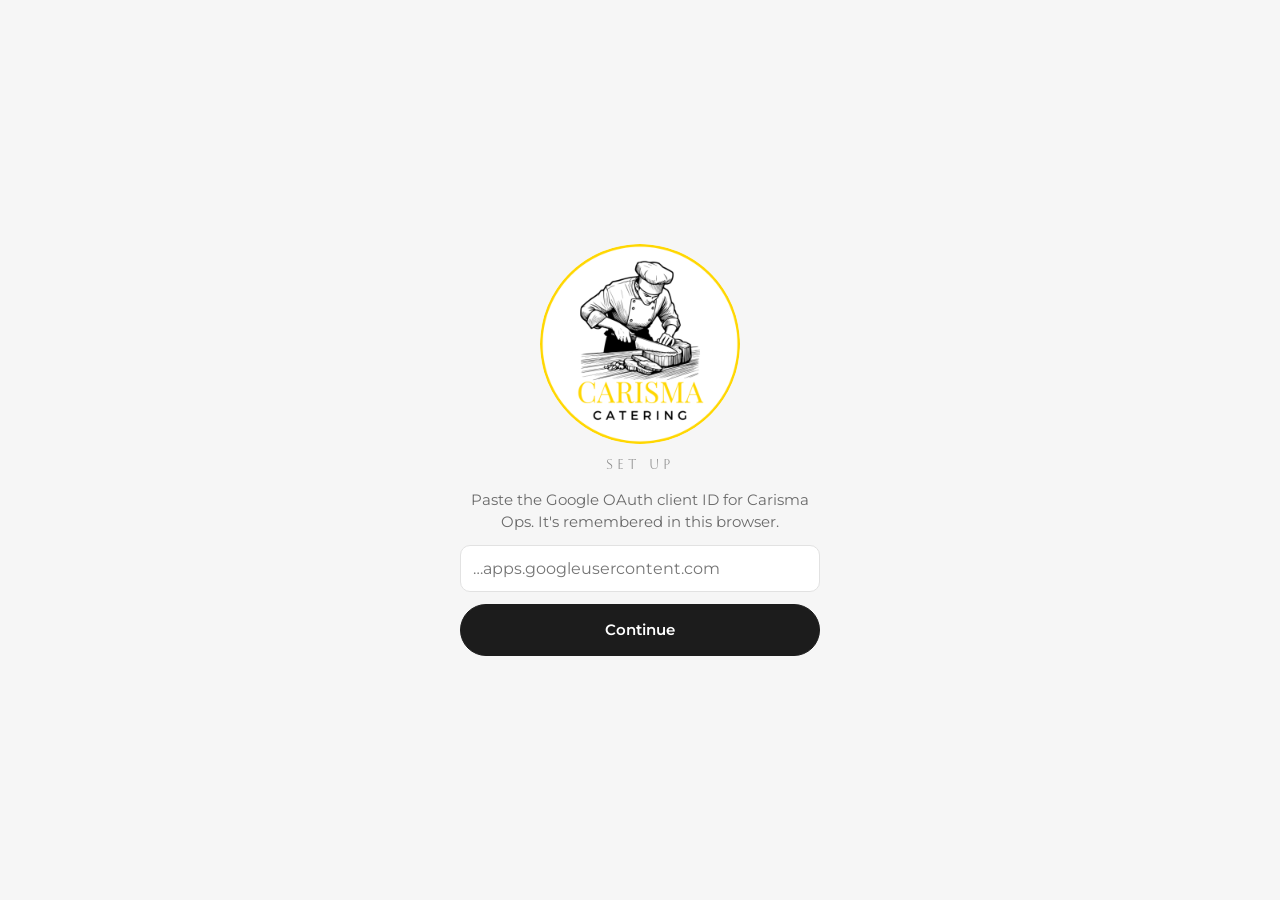
==== commit eb234337: "Port Conviviale Ops: single-page app, live costing, price lists, menus Replace the multi-page app wi" ====
--- a/index.html
+++ b/index.html
@@ -1,166 +1,146 @@
-<!DOCTYPE html>
-<html lang="en">
+<!doctype html>
+<html lang="en-GB">
 <head>
-<meta charset="UTF-8">
-<meta name="viewport" content="width=device-width, initial-scale=1, viewport-fit=cover">
-<meta name="theme-color" content="#1c1c1c">
-<link rel="icon" href="assets/logo-badge.png" type="image/png">
-<link rel="apple-touch-icon" href="assets/apple-touch-icon.png">
-<title>Carisma Ops — Dashboard</title>
-<script src="https://accounts.google.com/gsi/client" async defer></script>
-<link rel="preconnect" href="https://fonts.googleapis.com">
-<link rel="preconnect" href="https://fonts.gstatic.com" crossorigin>
-<link rel="stylesheet" href="https://fonts.googleapis.com/css2?family=Aboreto&family=Montserrat:wght@400;500;600;700&display=swap">
-<link rel="stylesheet" href="css/style.css?v=13">
+  <meta charset="utf-8">
+  <meta name="viewport" content="width=device-width, initial-scale=1, viewport-fit=cover">
+  <title>Carisma Ops</title>
+  <meta name="theme-color" content="#1c1c1c">
+  <meta name="apple-mobile-web-app-capable" content="yes">
+  <meta name="apple-mobile-web-app-status-bar-style" content="black-translucent">
+  <meta name="apple-mobile-web-app-title" content="Carisma Ops">
+  <link rel="icon" href="assets/logo-badge.png" type="image/png">
+  <link rel="apple-touch-icon" href="assets/apple-touch-icon.png">
+  <link rel="manifest" href="manifest.webmanifest">
+  <link rel="preconnect" href="https://fonts.googleapis.com">
+  <link rel="preconnect" href="https://fonts.gstatic.com" crossorigin>
+  <link rel="stylesheet" href="https://fonts.googleapis.com/css2?family=Aboreto&family=Montserrat:wght@400;500;600;700&display=swap">
+  <!-- Release version. Bump it (and the two ?v= below) on every deploy so browsers fetch
+       all files fresh together instead of mixing cached old modules with new ones.
+       Every module in js/ must be listed here. -->
+  <script type="importmap">
+  {
+    "imports": {
+      "./js/auth.js": "./js/auth.js?v=2026-10-06.1",
+      "./js/config.js": "./js/config.js?v=2026-10-06.1",
+      "./js/costing.js": "./js/costing.js?v=2026-10-06.1",
+      "./js/icons.js": "./js/icons.js?v=2026-10-06.1",
+      "./js/legacy-import.js": "./js/legacy-import.js?v=2026-10-06.1",
+      "./js/main.js": "./js/main.js?v=2026-10-06.1",
+      "./js/pdf-text.js": "./js/pdf-text.js?v=2026-10-06.1",
+      "./js/pricelist-paste.js": "./js/pricelist-paste.js?v=2026-10-06.1",
+      "./js/recipe-cost.js": "./js/recipe-cost.js?v=2026-10-06.1",
+      "./js/recipe-paste.js": "./js/recipe-paste.js?v=2026-10-06.1",
+      "./js/sheets.js": "./js/sheets.js?v=2026-10-06.1",
+      "./js/starter-ingredients.js": "./js/starter-ingredients.js?v=2026-10-06.1",
+      "./js/store.js": "./js/store.js?v=2026-10-06.1",
+      "./js/ui.js": "./js/ui.js?v=2026-10-06.1",
+      "./js/units.js": "./js/units.js?v=2026-10-06.1",
+      "./js/views/ingredients.js": "./js/views/ingredients.js?v=2026-10-06.1",
+      "./js/views/menus.js": "./js/views/menus.js?v=2026-10-06.1",
+      "./js/views/prices.js": "./js/views/prices.js?v=2026-10-06.1",
+      "./js/views/recipes.js": "./js/views/recipes.js?v=2026-10-06.1",
+      "./js/views/suppliers.js": "./js/views/suppliers.js?v=2026-10-06.1"
+    }
+  }
+  </script>
+  <link rel="stylesheet" href="css/app.css?v=2026-10-06.1">
+  <script type="module" src="js/main.js?v=2026-10-06.1"></script>
 </head>
 <body>
-
-<header class="topbar">
-  <a class="brand" href="index.html" aria-label="Carisma Ops home">
-    <img src="assets/logo-badge.png" alt="" width="38" height="38">
-    <span class="brand-name">Carisma</span>
-    <span class="brand-sub">Ops</span>
-  </a>
-  <nav class="nav" aria-label="Main">
-    <a href="ingredients.html">
-      <svg class="icon" viewBox="0 0 24 24" aria-hidden="true" fill="none" stroke="currentColor" stroke-width="1.8" stroke-linecap="round" stroke-linejoin="round"><path d="M5 19c0-8 6-14 14-14 0 8-6 14-14 14zM5 19l7-7"/></svg>
-      <span>Ingredients</span>
-    </a>
-    <a href="suppliers.html">
-      <svg class="icon" viewBox="0 0 24 24" aria-hidden="true" fill="none" stroke="currentColor" stroke-width="1.8" stroke-linecap="round" stroke-linejoin="round"><path d="M3 6h11v10H3zM14 10h4l3 3v3h-7"/><circle cx="7" cy="18" r="2"/><circle cx="17" cy="18" r="2"/></svg>
-      <span>Suppliers</span>
-    </a>
-    <a href="supplier-ingredients.html">
-      <svg class="icon" viewBox="0 0 24 24" aria-hidden="true" fill="none" stroke="currentColor" stroke-width="1.8" stroke-linecap="round" stroke-linejoin="round"><path d="M12.5 3H5a2 2 0 0 0-2 2v7.5a2 2 0 0 0 .59 1.41l8.5 8.5a2 2 0 0 0 2.82 0l6.5-6.5a2 2 0 0 0 0-2.82l-8.5-8.5A2 2 0 0 0 12.5 3z"/><circle cx="8" cy="8" r="1.3"/></svg>
-      <span>Prices</span>
-    </a>
-    <a href="recipes.html">
-      <svg class="icon" viewBox="0 0 24 24" aria-hidden="true" fill="none" stroke="currentColor" stroke-width="1.8" stroke-linecap="round" stroke-linejoin="round"><path d="M5 4h11a2 2 0 0 1 2 2v14H7a2 2 0 0 1-2-2zM5 18a2 2 0 0 1 2-2h11M9 8h5"/></svg>
-      <span>Recipes</span>
-    </a>
-    <a href="menu.html">
-      <svg class="icon" viewBox="0 0 24 24" aria-hidden="true" fill="none" stroke="currentColor" stroke-width="1.8" stroke-linecap="round" stroke-linejoin="round"><rect x="5" y="4" width="14" height="17" rx="2"/><path d="M8.5 9h7M8.5 12.5h7M8.5 16h4"/></svg>
-      <span>Menus</span>
-    </a>
-  </nav>
-  <div class="top-actions">
-    <details class="account">
-      <summary class="avatar" aria-label="More pages" title="More">
-        <svg class="icon" viewBox="0 0 24 24" aria-hidden="true" fill="none" stroke="currentColor" stroke-width="1.8" stroke-linecap="round" stroke-linejoin="round"><path d="M4 7h16M4 12h16M4 17h16"/></svg>
-      </summary>
-      <div class="menu">
-        <a class="menu-item active" href="index.html">Dashboard &amp; sign-in</a>
-        <a class="menu-item" href="import.html">Import products</a>
-        <a class="menu-item" href="setup.html">Sheet setup</a>
-      </div>
-    </details>
-  </div>
-</header>
-
-<main>
-  <div class="page-head">
-    <div>
-      <p class="overline">Carisma Ops</p>
-      <h1>Dashboard</h1>
-    </div>
-    <img class="page-logo" src="assets/logo-light.png" alt="Carisma Catering" width="96" height="96">
-  </div>
-  <p class="sub">Internal operations tools for Carisma Catering.</p>
-
-  <div class="card">
-    <div id="authArea">
-      <label style="margin-top:0;">Google OAuth Client ID</label>
-      <input id="clientId" placeholder="XXXXXXXXX.apps.googleusercontent.com">
-      <label>Spreadsheet ID</label>
-      <input id="spreadsheetId" placeholder="Found in the sheet's URL between /d/ and /edit">
-      <button id="saveConfigBtn" type="button">Save config</button>
-      <button id="signInBtn" type="button" class="secondary">Sign in with Google</button>
-    </div>
-    <div id="status" class="status-line"></div>
+  <div id="loading" class="screen splash">
+    <img class="splash-logo pulse" src="assets/logo-light.png" alt="Carisma Catering">
+    <p class="overline">Ops</p>
+    <p id="loading-msg" class="muted">Loading…</p>
   </div>
 
-  <h2>Tools</h2>
-  <div class="card-grid">
-    <a class="nav-card" href="setup.html">
-      <div class="title">Sheet Setup</div>
-      <div class="desc">Creates the required tabs and header rows in your spreadsheet automatically. Run this first.</div>
-    </a>
-    <a class="nav-card" href="ingredients.html">
-      <div class="title">Ingredients</div>
-      <div class="desc">Generic ingredient master list — no pricing here, just name, category, and how it's used: weight, volume, or unit.</div>
-    </a>
-    <a class="nav-card" href="suppliers.html">
-      <div class="title">Suppliers</div>
-      <div class="desc">Your supplier list — name and contact details.</div>
-    </a>
-    <a class="nav-card" href="supplier-ingredients.html">
-      <div class="title">Price Lists</div>
-      <div class="desc">Links an ingredient to a supplier with pack size, pack unit, and price. This is where cost lives.</div>
-    </a>
-    <a class="nav-card" href="recipes.html">
-      <div class="title">Recipes</div>
-      <div class="desc">Build recipes from ingredients and other recipes (sub-recipes). Costs to the cheapest supplier by default, with manual override per line.</div>
-    </a>
+  <div id="signin" class="screen splash" hidden>
+    <div class="splash-card">
+      <img class="splash-logo" src="assets/logo-light.png" alt="Carisma Catering">
+      <p class="overline">Ops</p>
+      <p class="muted">Food cost, recipes and menus for the team.</p>
+      <p id="signin-msg" class="form-error" role="alert" hidden></p>
+      <button id="signin-btn" class="btn primary block lg">Sign in with Google</button>
+      <p class="muted small">Use the Google account the Carisma spreadsheet is shared with.</p>
+    </div>
   </div>
 
-  <h2>How the data fits together</h2>
-  <div class="card">
-    <p style="margin:0; font-size:13px; color:var(--muted); line-height:1.6;">
-      After saving your config and signing in, go to <strong>Setup</strong> to auto-create the five
-      tabs this app needs: <strong>Ingredients</strong>, <strong>Suppliers</strong>,
-      <strong>SupplierIngredients</strong>, <strong>Recipes</strong>, and <strong>RecipeLines</strong>.
-      Ingredients are generic and carry no cost; pricing lives on SupplierIngredients, since the same
-      ingredient can cost differently depending on the supplier. A recipe can include ingredients
-      <em>or</em> other recipes as sub-recipe components — both convert through the same weight,
-      volume, or unit family, metric only. Sign-in lasts about an hour — if a page shows an auth
-      error, come back here and sign in again.
-    </p>
+  <!-- First run only, while CLIENT_ID / SPREADSHEET_ID are blank in js/config.js. -->
+  <div id="setup" class="screen splash" hidden>
+    <div class="splash-card">
+      <img class="splash-logo" src="assets/logo-light.png" alt="Carisma Catering">
+      <p class="overline">Set up</p>
+      <p id="setup-msg" class="form-error" role="alert" hidden></p>
+      <form id="setup-client" class="setup-form" hidden>
+        <p class="muted">Paste the Google OAuth client ID for Carisma Ops. It's remembered in this browser.</p>
+        <input name="clientId" required autocomplete="off" placeholder="…apps.googleusercontent.com" aria-label="Google OAuth client ID">
+        <button class="btn primary block lg">Continue</button>
+      </form>
+      <form id="setup-sheet" class="setup-form" hidden>
+        <p class="muted">Carisma Ops keeps its data in a Google spreadsheet. Create a new one, or connect one that's already set up.</p>
+        <button type="button" id="setup-create" class="btn primary block lg">Create a new spreadsheet</button>
+        <p class="or-divider">or</p>
+        <input name="sheet" autocomplete="off" placeholder="Spreadsheet link or ID" aria-label="Spreadsheet link or ID">
+        <button class="btn block">Use this spreadsheet</button>
+      </form>
+    </div>
   </div>
-</main>
 
-<script src="js/config.js?v=2"></script>
-<script>
-  const status = document.getElementById('status');
-  const signInBtn = document.getElementById('signInBtn');
-  let tokenClient = null;
+  <div id="fatal" class="screen splash" hidden>
+    <div class="splash-card">
+      <img class="splash-logo" src="assets/logo-light.png" alt="Carisma Catering">
+      <h1 class="title">Something went wrong</h1>
+      <p id="fatal-msg" class="form-error" role="alert"></p>
+      <button id="retry-btn" class="btn primary block">Try again</button>
+    </div>
+  </div>
 
-  function setStatus(msg, kind) {
-    status.textContent = msg;
-    status.className = 'status-line' + (kind ? ' ' + kind : '');
-  }
+  <div id="app" hidden>
+    <header class="topbar">
+      <a class="brand" href="#/ingredients" aria-label="Carisma Ops home">
+        <img src="assets/logo-badge.png" alt="">
+        <span class="brand-name">Carisma</span>
+        <span class="brand-sub">Ops</span>
+      </a>
+      <nav class="nav" aria-label="Main">
+        <a href="#/ingredients" data-route="ingredients">
+          <svg class="icon" viewBox="0 0 24 24" aria-hidden="true" fill="none" stroke="currentColor" stroke-width="1.8" stroke-linecap="round" stroke-linejoin="round"><path d="M5 19c0-8 6-14 14-14 0 8-6 14-14 14zM5 19l7-7"/></svg>
+          <span>Ingredients</span>
+        </a>
+        <a href="#/suppliers" data-route="suppliers">
+          <svg class="icon" viewBox="0 0 24 24" aria-hidden="true" fill="none" stroke="currentColor" stroke-width="1.8" stroke-linecap="round" stroke-linejoin="round"><path d="M3 6h11v10H3zM14 10h4l3 3v3h-7"/><circle cx="7" cy="18" r="2"/><circle cx="17" cy="18" r="2"/></svg>
+          <span>Suppliers</span>
+        </a>
+        <a href="#/recipes" data-route="recipes">
+          <svg class="icon" viewBox="0 0 24 24" aria-hidden="true" fill="none" stroke="currentColor" stroke-width="1.8" stroke-linecap="round" stroke-linejoin="round"><path d="M5 4h11a2 2 0 0 1 2 2v14H7a2 2 0 0 1-2-2zM5 18a2 2 0 0 1 2-2h11M9 8h5"/></svg>
+          <span>Recipes</span>
+        </a>
+        <a href="#/menus" data-route="menus">
+          <svg class="icon" viewBox="0 0 24 24" aria-hidden="true" fill="none" stroke="currentColor" stroke-width="1.8" stroke-linecap="round" stroke-linejoin="round"><rect x="5" y="4" width="14" height="17" rx="2"/><path d="M8.5 9h7M8.5 12.5h7M8.5 16h4"/></svg>
+          <span>Menus</span>
+        </a>
+      </nav>
+      <div class="top-actions">
+        <button id="refresh-btn" class="icon-btn on-dark" aria-label="Refresh data from the spreadsheet" title="Refresh">
+          <svg class="icon" viewBox="0 0 24 24" aria-hidden="true" fill="none" stroke="currentColor" stroke-width="1.8" stroke-linecap="round" stroke-linejoin="round"><path d="M20 12a8 8 0 1 1-2.4-5.7M20 4v5h-5"/></svg>
+        </button>
+        <details class="account">
+          <summary class="avatar" aria-label="Account"><span id="user-initial">·</span></summary>
+          <div class="menu">
+            <p id="user-email" class="small muted"></p>
+            <a id="sheet-link" class="menu-item" target="_blank" rel="noopener">Open the spreadsheet</a>
+            <button id="import-btn" class="menu-item">Import from the old sheet</button>
+            <button id="signout-btn" class="menu-item">Sign out</button>
+          </div>
+        </details>
+      </div>
+    </header>
+    <div id="banner" class="banner" role="alert" hidden>
+      <span>Your Google session has expired. Nothing you've typed is lost.</span>
+      <button id="reconnect-btn" class="btn primary sm">Reconnect</button>
+    </div>
+    <main id="view"></main>
+  </div>
 
-  function refreshSignedInUI() {
-    const token = tryResumeSession();
-    if (token) {
-      setStatus('Signed in — session active.', 'ok');
-    }
-  }
-
-  window.addEventListener('load', () => {
-    const cfg = getStoredConfig();
-    document.getElementById('clientId').value = cfg.clientId;
-    document.getElementById('spreadsheetId').value = cfg.spreadsheetId;
-    refreshSignedInUI();
-  });
-
-  document.getElementById('saveConfigBtn').addEventListener('click', () => {
-    const clientId = document.getElementById('clientId').value.trim();
-    const spreadsheetId = document.getElementById('spreadsheetId').value.trim();
-    if (!clientId || !spreadsheetId) { setStatus('Enter both fields before saving.', 'error'); return; }
-    saveStoredConfig(clientId, spreadsheetId);
-    setStatus('Config saved for this browser.', 'ok');
-  });
-
-  signInBtn.addEventListener('click', () => {
-    const clientId = document.getElementById('clientId').value.trim();
-    if (!clientId) { setStatus('Paste your OAuth Client ID first.', 'error'); return; }
-    tokenClient = initGoogleAuth({
-      clientId,
-      onToken: () => setStatus('Signed in — session active.', 'ok'),
-      onError: (err) => setStatus('Sign-in error: ' + err, 'error')
-    });
-    tokenClient.requestAccessToken();
-  });
-</script>
+  <div id="toasts" class="toasts" aria-live="polite"></div>
 </body>
 </html>
--- a/css/app.css
+++ b/css/app.css
@@ -0,0 +1,502 @@
+/* Carisma Ops — the Conviviale Ops design system in Carisma's colours: white, #1c1c1c, #f6d201.
+   Type: Aboreto (display, uppercase) + Montserrat (text). Mobile first. */
+
+:root {
+  /* brand */
+  --white: #ffffff;
+  --ink: #1c1c1c;
+  --yellow: #f6d201;
+
+  /* derived from the three above */
+  --black: #000000;
+  --yellow-soft: #fdf6c7;
+  --gold: #7a6200;      /* yellow dark enough to read as text on white */
+  --paper: #f6f6f6;
+  --surface: var(--white);
+  --soft: #efefef;
+  --mid: #cfcfcf;
+  --line: #e2e2e2;
+  --muted: #6a6a6a;
+  --faint: #8a8a8a;
+  --danger: #b3261e;
+  --danger-soft: #fbe9e7;
+
+  --display: "Aboreto", Georgia, serif;
+  --text: "Montserrat", system-ui, -apple-system, "Segoe UI", sans-serif;
+  --radius: 14px;
+  --shadow: 0 1px 2px rgb(28 28 28 / .06), 0 6px 20px rgb(28 28 28 / .08);
+  --topbar-h: 56px;
+  --bottombar-h: 64px;
+  --safe-b: env(safe-area-inset-bottom, 0px);
+  --safe-t: env(safe-area-inset-top, 0px);
+
+  font-family: var(--text);
+  color: var(--ink);
+  background: var(--paper);
+  -webkit-text-size-adjust: 100%;
+}
+
+* { box-sizing: border-box; }
+html { background: var(--paper); }
+body {
+  margin: 0; min-height: 100vh; min-height: 100dvh; font-size: 15px; line-height: 1.45;
+  background: var(--paper);
+  -webkit-tap-highlight-color: transparent;
+}
+[hidden] { display: none !important; }
+h1, h2, h3 { margin: 0; font-weight: 400; }
+a { color: var(--ink); }
+p { margin: 0; }
+.muted { color: var(--muted); }
+.small { font-size: 13px; }
+.icon { width: 22px; height: 22px; flex-shrink: 0; }
+:focus-visible { outline: 2px solid var(--yellow); outline-offset: 2px; }
+
+.overline { font-family: var(--display); text-transform: uppercase; letter-spacing: .32em; color: var(--faint); font-size: 13px; }
+.title { font-family: var(--display); text-transform: uppercase; letter-spacing: .1em; color: var(--ink); font-size: 24px; }
+
+/* ---------- Splash screens: loading, sign-in, error ---------- */
+.screen.splash {
+  min-height: 100vh; min-height: 100dvh; display: grid; place-content: center; justify-items: center; gap: 14px;
+  padding: calc(24px + var(--safe-t)) 24px calc(24px + var(--safe-b)); text-align: center; position: relative; overflow: hidden;
+}
+.splash-logo { width: min(200px, 56vw); height: auto; border-radius: 50%; }
+.splash-logo.pulse { animation: breathe 2.4s ease-in-out infinite; }
+@keyframes breathe { 50% { scale: .94; opacity: .75; } }
+@keyframes turn { to { rotate: 360deg; } }
+.splash .overline { margin-top: -2px; }
+.setup-form { width: 100%; display: grid; gap: 12px; }
+.setup-form .or-divider { margin: 0; }
+.splash-card { position: relative; z-index: 1; width: min(360px, 100%); display: grid; gap: 14px; justify-items: center; }
+.splash-card .form-error { margin: 0; width: 100%; text-align: left; }
+
+/* ---------- Buttons ---------- */
+.btn {
+  font: inherit; font-size: 14px; font-weight: 600; border: 1px solid var(--line); background: var(--surface); color: var(--ink);
+  min-height: 44px; padding: 10px 16px; border-radius: 999px; cursor: pointer; text-decoration: none;
+  display: inline-flex; align-items: center; justify-content: center; gap: 8px; white-space: nowrap;
+  transition: background .15s, border-color .15s;
+}
+.btn:hover { background: var(--soft); }
+.btn:disabled { opacity: .55; cursor: default; }
+.btn.primary { background: var(--ink); border-color: var(--ink); color: #fff; }
+.btn.primary:hover:not(:disabled) { background: var(--black); }
+.btn.block { width: 100%; }
+.btn.lg { min-height: 52px; font-size: 15px; }
+.btn.sm { min-height: 36px; padding: 6px 14px; font-size: 13px; }
+.icon-btn {
+  border: 0; background: none; color: var(--muted); cursor: pointer; width: 44px; height: 44px; border-radius: 50%;
+  display: inline-grid; place-items: center; font-size: 26px; line-height: 1; padding: 0;
+}
+.icon-btn:hover { background: var(--soft); }
+.icon-btn.on-dark { color: rgb(255 255 255 / .85); }
+.icon-btn.on-dark:hover { background: rgb(255 255 255 / .12); }
+.icon-btn.spinning .icon { animation: turn .9s linear infinite; }
+
+/* ---------- Top bar ---------- */
+.topbar {
+  position: sticky; top: 0; z-index: 20; display: flex; align-items: center; gap: 12px;
+  height: calc(var(--topbar-h) + var(--safe-t)); padding: var(--safe-t) 8px 0 16px;
+  background: var(--ink); color: var(--white);
+  box-shadow: 0 1px 0 rgb(0 0 0 / .08);
+}
+.brand { display: flex; align-items: baseline; gap: 10px; text-decoration: none; color: inherit; flex-shrink: 0; }
+.brand img { width: 38px; height: 38px; align-self: center; border-radius: 50%; }
+.brand-name { font-family: var(--display); text-transform: uppercase; letter-spacing: .18em; font-size: 20px; line-height: 1; }
+.brand-sub { font-family: var(--display); text-transform: uppercase; letter-spacing: .3em; font-size: 11px; color: var(--yellow); }
+.top-actions { margin-left: auto; display: flex; align-items: center; gap: 2px; }
+
+.account { position: relative; }
+.account summary { list-style: none; }
+.account summary::-webkit-details-marker { display: none; }
+.avatar {
+  width: 36px; height: 36px; margin: 4px; border-radius: 50%; display: grid; place-items: center; cursor: pointer;
+  background: var(--yellow); color: var(--ink); font-weight: 700; font-size: 14px; text-transform: uppercase;
+}
+.account .menu {
+  position: absolute; right: 4px; top: calc(100% + 6px); width: 250px; background: var(--surface); color: var(--ink);
+  border: 1px solid var(--line); border-radius: var(--radius); box-shadow: var(--shadow); padding: 8px; display: grid; gap: 2px;
+}
+.account .menu p { padding: 8px 10px; overflow: hidden; text-overflow: ellipsis; }
+.menu-item {
+  font: inherit; font-size: 14px; text-align: left; border: 0; background: none; color: var(--ink); cursor: pointer;
+  padding: 12px 10px; border-radius: 8px; text-decoration: none;
+}
+.menu-item:hover { background: var(--soft); }
+
+/* Navigation: bottom tab bar on phones, inline in the top bar on wider screens */
+.nav {
+  position: fixed; z-index: 20; left: 0; right: 0; bottom: 0; display: grid; grid-template-columns: repeat(4, 1fr);
+  height: calc(var(--bottombar-h) + var(--safe-b)); padding-bottom: var(--safe-b);
+  background: rgb(255 254 251 / .96); backdrop-filter: blur(8px); border-top: 1px solid var(--line);
+}
+.nav a, .nav .soon {
+  display: flex; flex-direction: column; align-items: center; justify-content: center; gap: 3px; position: relative;
+  text-decoration: none; color: var(--muted); font-size: 11px; font-weight: 600; letter-spacing: .02em;
+}
+.nav a.active { color: var(--ink); }
+.nav a.active::before { content: ""; position: absolute; top: 0; width: 32px; height: 3px; border-radius: 0 0 3px 3px; background: var(--yellow); }
+.nav .soon { opacity: .45; }
+.nav .soon small { position: absolute; top: 6px; right: calc(50% - 30px); font-size: 8px; text-transform: uppercase; letter-spacing: .08em;
+  background: var(--soft); color: var(--muted); padding: 1px 4px; border-radius: 4px; }
+
+.banner {
+  display: flex; align-items: center; justify-content: center; gap: 12px; flex-wrap: wrap; text-align: center;
+  padding: 10px 16px; background: var(--yellow-soft); color: var(--ink); font-size: 14px; font-weight: 500;
+}
+
+main {
+  max-width: 1200px; margin: 0 auto; position: relative;
+  padding: 20px 16px calc(var(--bottombar-h) + var(--safe-b) + 88px);
+}
+
+/* ---------- Page header & toolbar ---------- */
+.page-head { display: flex; align-items: flex-end; justify-content: space-between; gap: 12px; margin-bottom: 16px; }
+.page-head .title { font-size: 26px; line-height: 1.1; }
+.page-head .overline { font-size: 11px; margin-bottom: 6px; }
+main { isolation: isolate; overflow-x: clip; }
+
+.toolbar { display: grid; gap: 10px; margin-bottom: 16px; }
+.search-wrap { position: relative; }
+.search-wrap .icon { position: absolute; left: 14px; top: 50%; translate: 0 -50%; color: var(--faint); pointer-events: none; }
+.search { width: 100%; padding-left: 44px !important; border-radius: 999px !important; }
+.filters { display: flex; gap: 8px; overflow-x: auto; scrollbar-width: none; margin: 0 -16px; padding: 2px 16px; }
+.filters::-webkit-scrollbar { display: none; }
+.filters select { flex: 0 0 auto; max-width: 190px; border-radius: 999px; min-height: 40px; padding: 8px 32px 8px 14px; font-size: 14px; }
+.toggle-chip { flex: 0 0 auto; display: inline-flex; align-items: center; gap: 6px; cursor: pointer; white-space: nowrap;
+  border: 1px solid var(--line); background: var(--surface); border-radius: 999px; padding: 8px 14px; font-size: 14px; min-height: 40px; }
+.toggle-chip input { position: absolute; opacity: 0; pointer-events: none; }
+.toggle-chip:has(input:checked) { background: var(--ink); border-color: var(--ink); color: #fff; }
+.toggle-chip:has(input:focus-visible) { outline: 2px solid var(--yellow); outline-offset: 2px; }
+
+input, select, textarea {
+  font: inherit; font-size: 16px; /* 16px stops iOS zooming into fields */
+  color: var(--ink); background: var(--surface); border: 1px solid var(--line); border-radius: 10px;
+  padding: 11px 12px; min-height: 46px; min-width: 0; width: 100%;
+}
+select {
+  appearance: none; -webkit-appearance: none; padding-right: 34px;
+  background: var(--surface) url("data:image/svg+xml,%3Csvg xmlns='http://www.w3.org/2000/svg' viewBox='0 0 24 24' fill='none' stroke='%236a6a6a' stroke-width='2' stroke-linecap='round'%3E%3Cpath d='m6 9 6 6 6-6'/%3E%3C/svg%3E") right 10px center / 18px no-repeat;
+}
+textarea { resize: vertical; }
+input:focus, select:focus, textarea:focus { outline: none; border-color: var(--ink); box-shadow: 0 0 0 3px rgb(246 210 1 / .45); }
+input[type=checkbox] { accent-color: var(--ink); width: 20px; height: 20px; min-height: 0; }
+
+/* Floating add button on phones */
+.fab {
+  position: fixed; z-index: 15; right: 16px; bottom: calc(var(--bottombar-h) + var(--safe-b) + 16px);
+  width: 58px; height: 58px; border-radius: 50%; border: 0; cursor: pointer;
+  background: var(--yellow); color: var(--ink); display: grid; place-items: center;
+  box-shadow: 0 6px 18px rgb(28 28 28 / .28);
+}
+.fab .icon { width: 26px; height: 26px; }
+.fab:active { scale: .96; }
+.page-head .add-desktop { display: none; }
+
+/* ---------- Record cards ---------- */
+.cards { display: grid; gap: 10px; }
+.card {
+  position: relative; background: var(--surface); border: 1px solid var(--line); border-radius: var(--radius);
+  padding: 14px 16px; display: grid; gap: 8px; transition: border-color .15s, box-shadow .15s;
+}
+.card:hover { border-color: var(--mid); box-shadow: var(--shadow); }
+.card.inactive { opacity: .62; }
+/* Whole card opens the editor; links inside stay tappable above it. */
+.card-hit { position: absolute; inset: 0; border: 0; background: none; border-radius: inherit; cursor: pointer; z-index: 0; }
+.card a, .card .card-actions { position: relative; z-index: 1; }
+.card-top { display: flex; justify-content: space-between; align-items: flex-start; gap: 12px; }
+.card-name { font-weight: 600; font-size: 16px; line-height: 1.3; }
+.card-sub { font-size: 13px; color: var(--muted); margin-top: 2px; }
+.card-figure { text-align: right; flex-shrink: 0; }
+.card-figure strong { display: block; color: var(--ink); font-size: 16px; font-weight: 700; font-variant-numeric: tabular-nums; }
+.card-figure span { font-size: 12px; color: var(--muted); font-variant-numeric: tabular-nums; }
+.card-meta { display: flex; flex-wrap: wrap; gap: 4px 14px; font-size: 13px; color: var(--muted); }
+.card-meta b { color: var(--ink); font-weight: 600; }
+.card-meta .icon { width: 15px; height: 15px; vertical-align: -3px; margin-right: 4px; color: var(--faint); }
+.tags { display: flex; flex-wrap: wrap; gap: 5px; }
+.tag { display: inline-block; font-size: 11px; font-weight: 600; padding: 3px 9px; border-radius: 99px;
+  background: var(--soft); color: var(--muted); letter-spacing: .02em; }
+.tag.allergen { background: var(--yellow-soft); color: var(--ink); }
+.warn { color: var(--gold); font-weight: 600; }
+.days { display: flex; gap: 4px; }
+.day { width: 30px; height: 26px; display: grid; place-items: center; border-radius: 6px; font-size: 11px; font-weight: 600;
+  background: var(--soft); color: var(--faint); }
+.day.on { background: var(--ink); color: #fff; }
+.card-actions { display: flex; gap: 8px; }
+.card-actions .btn { flex: 1; min-height: 40px; font-size: 13px; }
+.card-actions .icon { width: 18px; height: 18px; }
+
+.empty { display: grid; justify-items: center; gap: 10px; text-align: center; padding: 48px 16px; color: var(--muted); }
+
+/* ---------- Dialog (full-screen sheet on phones) ---------- */
+dialog.modal {
+  border: 0; padding: 0; margin: 0; width: 100%; max-width: 100%; height: 100%; max-height: 100%;
+  background: var(--surface); color: var(--ink);
+}
+dialog.modal[open] { animation: sheet-up .22s ease-out; }
+@keyframes sheet-up { from { translate: 0 24px; opacity: 0; } }
+dialog.modal::backdrop { background: rgb(28 28 28 / .5); }
+.modal-form { display: flex; flex-direction: column; height: 100%; }
+.modal-head {
+  position: relative; overflow: hidden; display: flex; justify-content: space-between; align-items: center; gap: 8px;
+  padding: calc(10px + var(--safe-t)) 8px 10px 20px; border-bottom: 1px solid var(--line); flex-shrink: 0;
+}
+.modal-head h2 { font-family: var(--display); text-transform: uppercase; letter-spacing: .08em; color: var(--ink); font-size: 18px; line-height: 1.2; }
+.modal-head .icon-btn { position: relative; z-index: 1; }
+.modal-body { padding: 18px 20px 24px; overflow-y: auto; flex: 1; -webkit-overflow-scrolling: touch; }
+.modal-foot {
+  display: flex; gap: 10px; padding: 12px 16px calc(12px + var(--safe-b)); border-top: 1px solid var(--line);
+  background: var(--surface); flex-shrink: 0;
+}
+.modal-foot .btn { flex: 1; }
+.modal-foot .foot-left { flex: 0 0 auto; margin-right: auto; }
+.form-grid { display: grid; grid-template-columns: 1fr 1fr; gap: 16px 12px; }
+.form-grid > .field { grid-column: 1 / -1; }
+.form-grid > .field.half { grid-column: auto; }
+.field { display: flex; flex-direction: column; gap: 6px; font-size: 13px; font-weight: 600; min-width: 0; color: var(--ink); }
+.field.check { flex-direction: row; align-items: center; gap: 10px; font-size: 15px; font-weight: 500; min-height: 46px; cursor: pointer; }
+.field .hint { font-weight: 400; color: var(--muted); font-size: 12px; }
+.req { color: var(--gold); }
+fieldset.field { border: 0; padding: 0; margin: 0; }
+fieldset.field legend { padding: 0; margin-bottom: 8px; }
+.chip-row { display: flex; flex-wrap: wrap; gap: 8px; }
+.chip { cursor: pointer; position: relative; }
+.chip input { position: absolute; opacity: 0; pointer-events: none; }
+.chip span { display: inline-flex; align-items: center; min-height: 38px; padding: 6px 14px; border-radius: 99px; border: 1px solid var(--line);
+  background: var(--surface); font-size: 14px; font-weight: 500; user-select: none; }
+.chip input:checked + span { background: var(--ink); border-color: var(--ink); color: #fff; }
+.chip input:focus-visible + span { outline: 2px solid var(--yellow); outline-offset: 2px; }
+.form-error { color: var(--danger); background: var(--danger-soft); border-radius: 10px; padding: 10px 12px; margin: 0 16px 10px;
+  font-size: 14px; font-weight: 500; }
+.form-error .btn { margin-top: 8px; }
+.cost-preview { margin-top: 18px; padding: 12px 14px; background: var(--soft); border-radius: 10px; font-size: 14px; color: var(--muted); }
+.cost-preview strong { color: var(--ink); font-size: 18px; }
+.history { margin-top: 20px; }
+.history h3 { font-family: var(--display); text-transform: uppercase; letter-spacing: .14em; font-size: 13px; color: var(--faint); margin-bottom: 6px; }
+.history table { width: 100%; border-collapse: collapse; font-size: 14px; }
+.history td { padding: 8px 0; border-bottom: 1px solid var(--line); }
+.history .num { text-align: right; font-variant-numeric: tabular-nums; padding: 8px 12px; }
+
+/* ---------- Recipes ---------- */
+.btn.danger { color: var(--danger); }
+.btn.danger:hover { background: var(--danger-soft); border-color: #efc9c5; }
+.icon-btn.sm { width: 40px; height: 40px; border: 1px solid var(--line); background: var(--surface); }
+.icon-btn.sm .icon { width: 18px; height: 18px; }
+.gp-chip { display: inline-flex; align-items: baseline; gap: 2px; font-size: 12px; font-weight: 700; padding: 2px 9px; border-radius: 99px; }
+.gp-chip small { font-weight: 500; opacity: .8; }
+.gp-chip.ok { background: var(--soft); color: var(--ink); }
+.gp-chip.low { background: var(--danger-soft); color: var(--danger); }
+
+.recipe-sheet .modal-head { align-items: flex-start; }
+.recipe-sheet .head-text { min-width: 0; position: relative; z-index: 1; }
+.recipe-sheet .head-text .overline { font-size: 10px; letter-spacing: .24em; margin-bottom: 4px; }
+.recipe-sheet.busy .modal-body, .recipe-sheet.busy .modal-foot { opacity: .6; pointer-events: none; }
+.recipe-sheet .modal-foot .btn { padding-left: 10px; padding-right: 10px; }
+
+.summary { background: var(--paper); border: 1px solid var(--line); border-radius: var(--radius); padding: 16px; display: grid; gap: 12px; }
+.summary-main { display: flex; justify-content: space-between; gap: 16px; align-items: flex-end; }
+.stat-big, .stat-gp { display: grid; gap: 2px; }
+.stat-big .overline, .stat-gp .overline { font-size: 10px; letter-spacing: .2em; }
+.stat-big strong { font-size: 32px; line-height: 1.1; color: var(--ink); font-weight: 700; font-variant-numeric: tabular-nums; }
+.stat-big small, .stat-gp small { font-size: 12px; color: var(--muted); }
+.stat-gp { text-align: right; }
+.stat-gp strong { font-size: 24px; line-height: 1.1; font-weight: 700; font-variant-numeric: tabular-nums; }
+.stat-gp.ok strong { color: var(--ink); }
+.stat-gp.low strong { color: var(--danger); }
+.gp-meter { position: relative; height: 10px; border-radius: 99px; background: var(--soft); }
+.gp-fill { height: 100%; border-radius: inherit; transition: width .3s; }
+.gp-fill.ok { background: var(--ink); }
+.gp-fill.low { background: var(--danger); }
+.gp-target { position: absolute; top: -4px; bottom: -4px; width: 3px; margin-left: -1.5px; background: var(--gold); border-radius: 2px; }
+.summary-grid { display: grid; grid-template-columns: repeat(3, 1fr); gap: 8px; }
+.summary-grid div { display: grid; gap: 2px; }
+.summary-grid span { font-size: 11px; color: var(--muted); }
+.summary-grid b { font-size: 15px; font-variant-numeric: tabular-nums; }
+.suggest { font-size: 13px; color: var(--muted); }
+.suggest b { color: var(--ink); }
+
+.detail-block { margin-top: 22px; }
+.section-title { font-family: var(--display); text-transform: uppercase; letter-spacing: .16em; font-size: 13px; color: var(--faint); margin-bottom: 8px; }
+.section-head { display: flex; justify-content: space-between; align-items: baseline; gap: 8px; }
+.section-head b { color: var(--ink); }
+.notice { margin-top: 16px; padding: 10px 12px; border-radius: 10px; background: var(--yellow-soft); color: var(--ink); font-size: 13px; font-weight: 500; }
+.used-in { margin-top: 14px; }
+.method { white-space: pre-wrap; font-size: 14px; line-height: 1.6; }
+
+.scale-row { display: flex; align-items: center; gap: 8px; font-size: 13px; color: var(--muted); margin-bottom: 10px; }
+.scale-row input { width: 90px; min-height: 38px; padding: 6px 10px; }
+.scale-row b { color: var(--ink); }
+
+.lines { display: grid; gap: 6px; }
+.lines-empty { padding: 8px 0; }
+.line { border: 1px solid var(--line); border-radius: 12px; background: var(--surface); overflow: hidden; }
+.line.flag { border-left: 4px solid var(--yellow); }
+.line.open { border-color: var(--mid); box-shadow: var(--shadow); }
+.line-main {
+  width: 100%; display: grid; grid-template-columns: 1fr auto auto; align-items: center; gap: 10px;
+  padding: 10px 12px; min-height: 56px; border: 0; background: none; font: inherit; text-align: left; color: inherit; cursor: pointer;
+}
+.line-main:disabled { cursor: default; }
+.line-text { min-width: 0; display: grid; }
+.line-name { font-weight: 600; font-size: 14px; overflow: hidden; text-overflow: ellipsis; }
+.line-sub { font-size: 12px; color: var(--muted); }
+.line-qty { font-size: 14px; font-weight: 500; white-space: nowrap; font-variant-numeric: tabular-nums; }
+.line-cost { display: grid; text-align: right; font-weight: 700; font-size: 14px; min-width: 70px; font-variant-numeric: tabular-nums; }
+.line-cost small { font-weight: 400; font-size: 11px; color: var(--muted); }
+.line-edit { padding: 4px 12px 12px; display: grid; gap: 10px; border-top: 1px dashed var(--line); padding-top: 12px; }
+.qty-row { display: grid; grid-template-columns: 1fr 1fr auto; gap: 8px; align-items: center; }
+.qty-row .btn { min-height: 46px; }
+.line-actions { display: flex; flex-wrap: wrap; gap: 6px; align-items: center; }
+.line-actions .btn.danger { margin-left: auto; }
+.hint { font-size: 12px; color: var(--muted); }
+.hint.warn { color: var(--gold); }
+
+.add-line { margin-top: 10px; display: grid; gap: 6px; }
+.paste-inline { justify-self: start; }
+.results { display: grid; gap: 4px; }
+.results:empty { display: none; }
+.result {
+  display: flex; justify-content: space-between; align-items: center; gap: 10px; width: 100%; min-height: 48px; padding: 8px 12px;
+  border: 1px solid var(--line); border-radius: 10px; background: var(--surface); font: inherit; font-size: 14px; text-align: left; cursor: pointer; color: inherit;
+}
+.result:hover, .result:focus-visible { border-color: var(--ink); }
+.result.create { color: var(--ink); font-weight: 600; justify-content: flex-start; border-style: dashed; }
+.result.create .icon { width: 18px; height: 18px; }
+.picker { display: grid; gap: 6px; }
+.picked { border: 1px solid var(--ink); border-radius: 12px; padding: 12px; display: grid; gap: 10px; background: var(--surface); }
+.picked-head { display: flex; justify-content: space-between; align-items: center; gap: 8px; }
+.picked-head small { display: block; font-size: 12px; color: var(--muted); }
+.picked-cost { font-size: 13px; color: var(--muted); }
+.picked-cost b { color: var(--ink); }
+
+.paste-sheet textarea { font-size: 15px; margin: 12px 0; }
+.paste-summary { margin: 12px 0 8px; }
+.paste-rows { display: grid; gap: 8px; }
+.paste-row { border: 1px solid var(--line); border-radius: 12px; padding: 12px; display: grid; gap: 8px; background: var(--surface); }
+.paste-row.off { opacity: .5; }
+.paste-include { display: flex; gap: 10px; align-items: flex-start; font-size: 13px; color: var(--muted); cursor: pointer; }
+.paste-include input { margin-top: 1px; flex-shrink: 0; }
+.match-ok { color: var(--ink); font-size: 12px; font-weight: 600; }
+.match-new { color: var(--gold); font-size: 12px; font-weight: 600; }
+.paste-cost { font-weight: 700; font-size: 14px; min-width: 64px; text-align: right; font-variant-numeric: tabular-nums; }
+
+.toast { display: flex; align-items: center; gap: 12px; }
+.toast-action { font: inherit; font-weight: 700; color: #fff; background: rgb(255 255 255 / .18); border: 0; border-radius: 8px; padding: 6px 10px; cursor: pointer; }
+
+/* ---------- Price lists ---------- */
+.prices { margin-top: 20px; }
+.price-rows { display: grid; gap: 6px; }
+.price-row {
+  width: 100%; display: flex; justify-content: space-between; align-items: center; gap: 12px; min-height: 56px;
+  padding: 10px 12px; border: 1px solid var(--line); border-radius: 12px; background: var(--surface);
+  font: inherit; text-align: left; color: inherit; cursor: pointer;
+}
+.price-row:hover, .price-row:focus-visible { border-color: var(--ink); }
+.pr-main { min-width: 0; display: flex; flex-wrap: wrap; align-items: center; gap: 4px 6px; font-size: 14px; }
+.pr-main small { flex-basis: 100%; font-size: 12px; color: var(--muted); }
+.pr-cost { display: grid; text-align: right; flex-shrink: 0; font-variant-numeric: tabular-nums; }
+.pr-cost b { font-size: 15px; }
+.pr-cost small { font-size: 11px; color: var(--muted); }
+.tag.used { background: var(--ink); color: var(--white); }
+.supplier-info { display: grid; gap: 10px; }
+.pl-search { margin-bottom: 8px; display: block; }
+.pack-row { display: grid; grid-template-columns: 1fr 92px 1fr auto; gap: 8px; align-items: center; }
+.pack-row select { padding-left: 10px; padding-right: 26px; background-position: right 6px center; }
+.paste-sheet input[type=text][data-pp-ref] { margin-bottom: 12px; }
+.history td + td { padding-left: 8px; }
+
+/* Price-list upload */
+.upload-btn { margin: 12px 0 4px; cursor: pointer; }
+.or-divider { display: flex; align-items: center; gap: 10px; color: var(--muted); font-size: 12px; margin: 8px 0 0; }
+.or-divider::before, .or-divider::after { content: ""; flex: 1; height: 1px; background: var(--line); }
+.pp-filter { margin: 4px 0 10px; }
+.pp-hidden { margin-top: 10px; }
+
+/* ---------- Add many ---------- */
+.head-actions { display: flex; gap: 8px; align-items: center; }
+.bulk-sheet textarea { margin: 12px 0 8px; }
+.bulk-sheet [data-act="starter"] { margin-top: 12px; }
+.bulk-group { margin-top: 14px; }
+.bulk-cat {
+  position: sticky; top: -18px; z-index: 1; display: flex; align-items: center; gap: 10px; padding: 8px 0;
+  background: var(--surface); font-family: var(--display); text-transform: uppercase; letter-spacing: .14em;
+  font-size: 13px; color: var(--ink); cursor: pointer;
+}
+.bulk-cat small { margin-left: auto; font-family: var(--text); text-transform: none; letter-spacing: 0; color: var(--muted); font-size: 12px; }
+.bulk-row { display: grid; grid-template-columns: auto 1fr 84px; gap: 10px; align-items: center; padding: 6px 0; border-bottom: 1px solid var(--line); }
+.bulk-row.off .bulk-name input { color: var(--muted); }
+.bulk-name { display: grid; gap: 2px; min-width: 0; }
+.bulk-name input { min-height: 40px; padding: 6px 10px; }
+.bulk-row select { min-height: 40px; padding: 6px 28px 6px 10px; }
+.bulk-allergens { color: var(--gold); font-size: 11px; font-weight: 600; }
+
+/* ---------- Toasts ---------- */
+.toasts {
+  position: fixed; z-index: 100; left: 16px; right: 16px; bottom: calc(var(--bottombar-h) + var(--safe-b) + 86px);
+  display: grid; justify-items: center; gap: 8px; pointer-events: none;
+}
+.toast { background: var(--black); color: #fff; padding: 12px 16px; border-radius: 12px; box-shadow: var(--shadow);
+  font-size: 14px; font-weight: 500; max-width: 480px; pointer-events: auto; animation: toast-in .2s ease-out; }
+.toast.error { background: var(--danger); }
+@keyframes toast-in { from { opacity: 0; translate: 0 8px; } }
+
+/* ---------- Tablet & desktop ---------- */
+@media (min-width: 820px) {
+  :root { --topbar-h: 64px; }
+  .topbar { padding: 0 16px 0 24px; gap: 28px; }
+  .brand img { width: 42px; height: 42px; }
+  .brand-name { font-size: 22px; }
+  .nav {
+    position: static; display: flex; gap: 4px; height: auto; padding: 0; background: none; backdrop-filter: none; border: 0;
+  }
+  .nav a, .nav .soon {
+    flex-direction: row; gap: 8px; padding: 8px 14px; border-radius: 999px; color: rgb(255 255 255 / .82); font-size: 13px;
+  }
+  .nav .icon { width: 18px; height: 18px; }
+  .nav a:hover { background: rgb(255 255 255 / .1); }
+  .nav a.active { background: var(--yellow); color: var(--ink); }
+  .nav a.active::before { content: none; }
+  .nav .soon small { position: static; background: rgb(255 255 255 / .15); color: rgb(255 255 255 / .82); }
+  main { padding: 32px 32px 64px; }
+  .page-head .title { font-size: 32px; }
+  .page-head .add-desktop { display: inline-flex; }
+  .fab { display: none; }
+  .toolbar { grid-template-columns: minmax(260px, 1fr) auto; align-items: center; }
+  .filters { margin: 0; padding: 2px; overflow: visible; }
+  .cards { grid-template-columns: repeat(auto-fill, minmax(340px, 1fr)); gap: 14px; }
+  .toasts { bottom: 24px; left: auto; right: 24px; justify-items: end; }
+  dialog.modal { width: min(680px, calc(100vw - 48px)); height: auto; max-height: calc(100vh - 64px); margin: auto; border-radius: 18px; box-shadow: 0 24px 64px rgb(0 0 0 / .25); }
+  .modal-form { max-height: calc(100vh - 64px); }
+  .modal-head { padding: 16px 12px 14px 24px; }
+  .modal-body { padding: 20px 24px 24px; }
+  .modal-foot { justify-content: flex-end; padding: 14px 20px; }
+  .modal-foot .btn { flex: 0 0 auto; }
+  .form-grid { gap: 16px 18px; }
+  .form-grid > .field { grid-column: auto; }
+  .form-grid > .field.wide { grid-column: 1 / -1; }
+  .form-error { margin: 0 20px 12px; }
+  dialog.recipe-sheet { width: min(820px, calc(100vw - 48px)); }
+  .stat-big strong { font-size: 38px; }
+}
+
+/* ---------- Dietary tags ---------- */
+.tag.diet { background: var(--ink); color: var(--white); }
+
+/* ---------- Menus ---------- */
+/* Sheets with three or four footer actions wrap them onto two rows on narrow phones. */
+.recipe-sheet .modal-foot { flex-wrap: wrap; }
+.menu-sheet .head-text { min-width: 0; }
+.menu-sheet .head-text .overline { font-size: 10px; letter-spacing: .24em; margin-bottom: 4px; }
+.menu-sheet.busy .modal-body, .menu-sheet.busy .modal-foot { opacity: .6; pointer-events: none; }
+.menu-add { display: grid; grid-template-columns: 1fr 92px auto; gap: 8px; align-items: center; margin-top: 10px; }
+.menu-add .unit { font-size: 13px; color: var(--muted); min-width: 52px; }
+.menu-add .btn { grid-column: 1 / -1; }
+.menu-line { display: grid; grid-template-columns: 1fr auto auto auto; align-items: center; gap: 10px; padding: 8px 8px 8px 12px; min-height: 56px; }
+.shop-group { margin-top: 14px; }
+.shop-group h4 { margin: 0 0 2px; font-size: 13px; font-weight: 700; }
+.shop-row { display: flex; justify-content: space-between; align-items: center; gap: 12px; padding: 8px 0; border-bottom: 1px solid var(--line); font-size: 14px; }
+@media (min-width: 820px) {
+  dialog.menu-sheet { width: min(820px, calc(100vw - 48px)); }
+  .menu-add { grid-template-columns: 1fr 110px auto auto; }
+  .menu-add .btn { grid-column: auto; }
+}
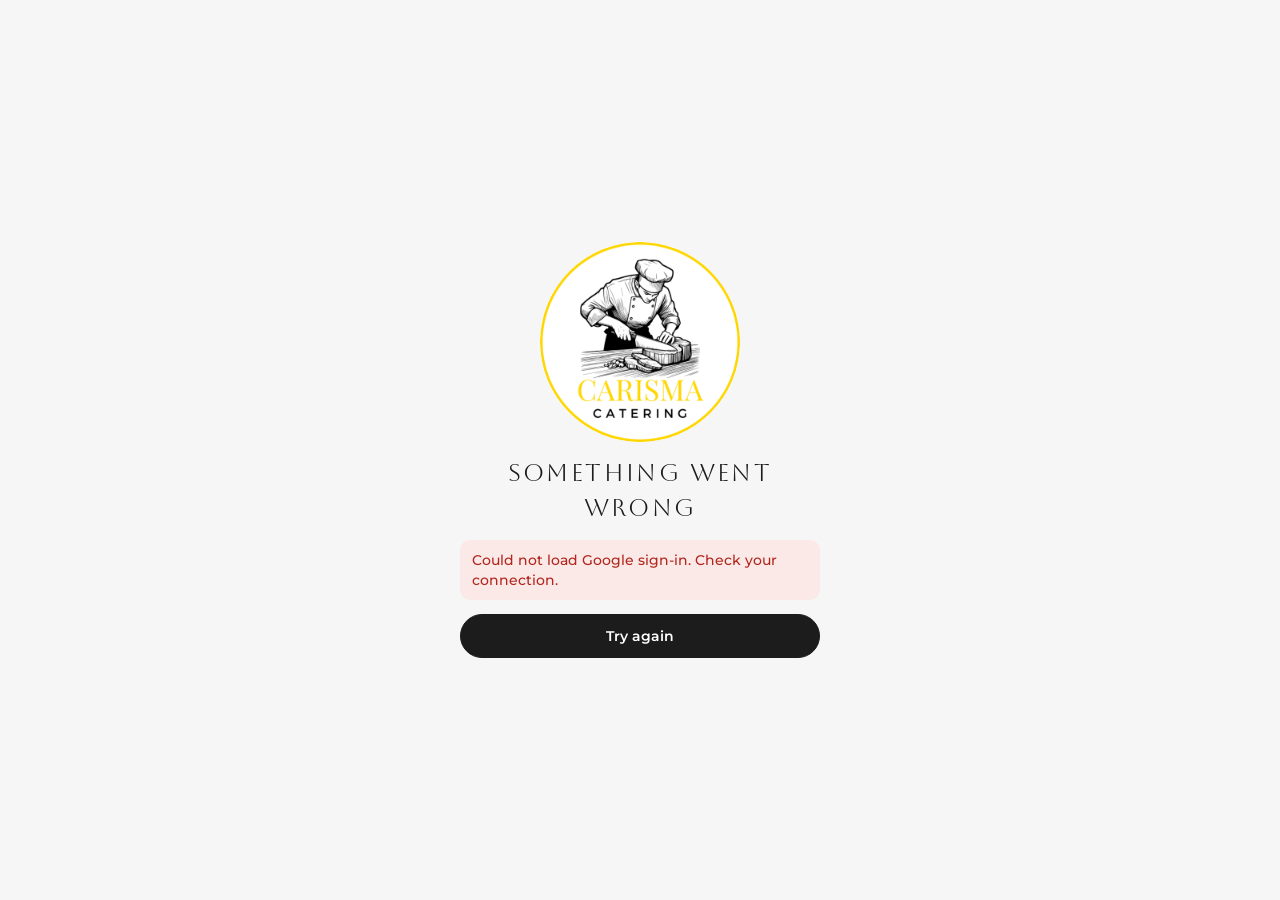
==== commit 616e3005: "Build the OAuth client ID and spreadsheet ID into config Co-Authored-By: Claude Opus 5.5 <noreply@an" ====
--- a/index.html
+++ b/index.html
@@ -20,31 +20,31 @@
   <script type="importmap">
   {
     "imports": {
-      "./js/auth.js": "./js/auth.js?v=2026-10-06.1",
-      "./js/config.js": "./js/config.js?v=2026-10-06.1",
-      "./js/costing.js": "./js/costing.js?v=2026-10-06.1",
-      "./js/icons.js": "./js/icons.js?v=2026-10-06.1",
-      "./js/legacy-import.js": "./js/legacy-import.js?v=2026-10-06.1",
-      "./js/main.js": "./js/main.js?v=2026-10-06.1",
-      "./js/pdf-text.js": "./js/pdf-text.js?v=2026-10-06.1",
-      "./js/pricelist-paste.js": "./js/pricelist-paste.js?v=2026-10-06.1",
-      "./js/recipe-cost.js": "./js/recipe-cost.js?v=2026-10-06.1",
-      "./js/recipe-paste.js": "./js/recipe-paste.js?v=2026-10-06.1",
-      "./js/sheets.js": "./js/sheets.js?v=2026-10-06.1",
-      "./js/starter-ingredients.js": "./js/starter-ingredients.js?v=2026-10-06.1",
-      "./js/store.js": "./js/store.js?v=2026-10-06.1",
-      "./js/ui.js": "./js/ui.js?v=2026-10-06.1",
-      "./js/units.js": "./js/units.js?v=2026-10-06.1",
-      "./js/views/ingredients.js": "./js/views/ingredients.js?v=2026-10-06.1",
-      "./js/views/menus.js": "./js/views/menus.js?v=2026-10-06.1",
-      "./js/views/prices.js": "./js/views/prices.js?v=2026-10-06.1",
-      "./js/views/recipes.js": "./js/views/recipes.js?v=2026-10-06.1",
-      "./js/views/suppliers.js": "./js/views/suppliers.js?v=2026-10-06.1"
+      "./js/auth.js": "./js/auth.js?v=2026-10-06.2",
+      "./js/config.js": "./js/config.js?v=2026-10-06.2",
+      "./js/costing.js": "./js/costing.js?v=2026-10-06.2",
+      "./js/icons.js": "./js/icons.js?v=2026-10-06.2",
+      "./js/legacy-import.js": "./js/legacy-import.js?v=2026-10-06.2",
+      "./js/main.js": "./js/main.js?v=2026-10-06.2",
+      "./js/pdf-text.js": "./js/pdf-text.js?v=2026-10-06.2",
+      "./js/pricelist-paste.js": "./js/pricelist-paste.js?v=2026-10-06.2",
+      "./js/recipe-cost.js": "./js/recipe-cost.js?v=2026-10-06.2",
+      "./js/recipe-paste.js": "./js/recipe-paste.js?v=2026-10-06.2",
+      "./js/sheets.js": "./js/sheets.js?v=2026-10-06.2",
+      "./js/starter-ingredients.js": "./js/starter-ingredients.js?v=2026-10-06.2",
+      "./js/store.js": "./js/store.js?v=2026-10-06.2",
+      "./js/ui.js": "./js/ui.js?v=2026-10-06.2",
+      "./js/units.js": "./js/units.js?v=2026-10-06.2",
+      "./js/views/ingredients.js": "./js/views/ingredients.js?v=2026-10-06.2",
+      "./js/views/menus.js": "./js/views/menus.js?v=2026-10-06.2",
+      "./js/views/prices.js": "./js/views/prices.js?v=2026-10-06.2",
+      "./js/views/recipes.js": "./js/views/recipes.js?v=2026-10-06.2",
+      "./js/views/suppliers.js": "./js/views/suppliers.js?v=2026-10-06.2"
     }
   }
   </script>
-  <link rel="stylesheet" href="css/app.css?v=2026-10-06.1">
-  <script type="module" src="js/main.js?v=2026-10-06.1"></script>
+  <link rel="stylesheet" href="css/app.css?v=2026-10-06.2">
+  <script type="module" src="js/main.js?v=2026-10-06.2"></script>
 </head>
 <body>
   <div id="loading" class="screen splash">
